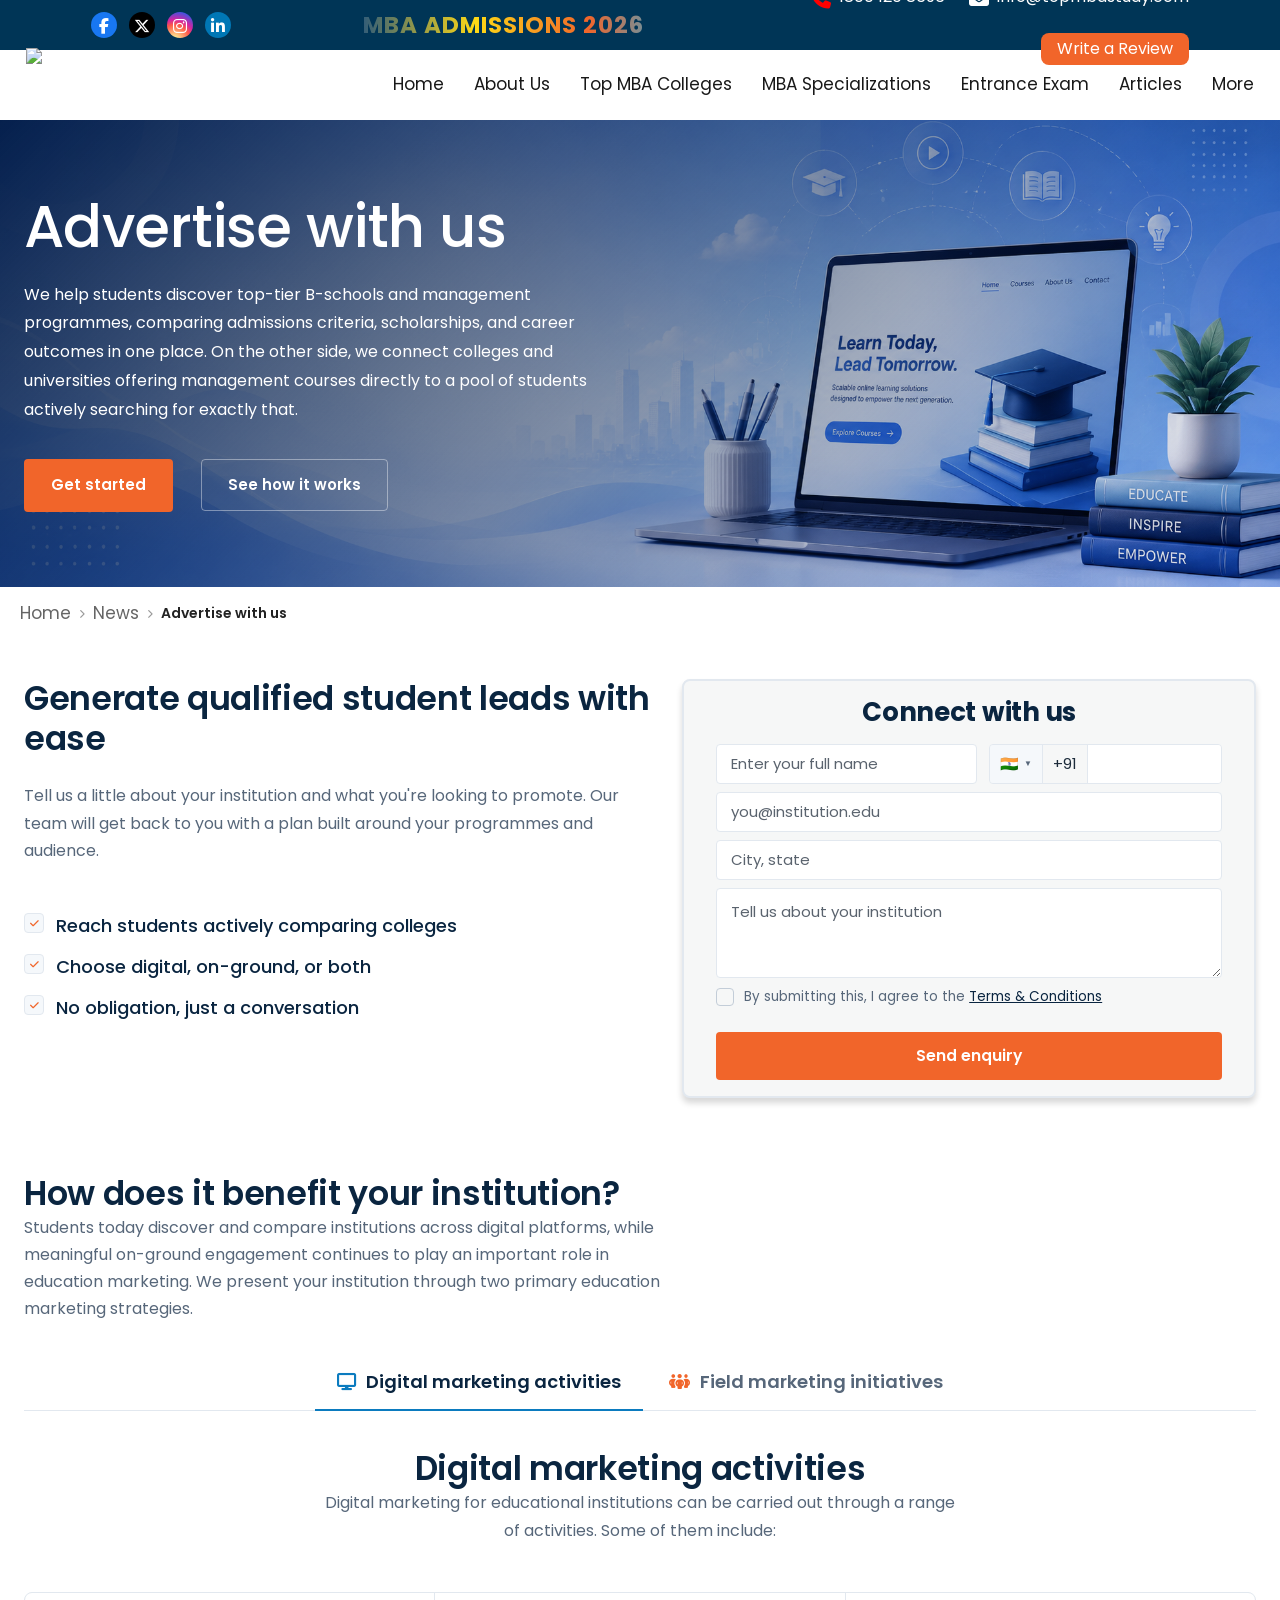
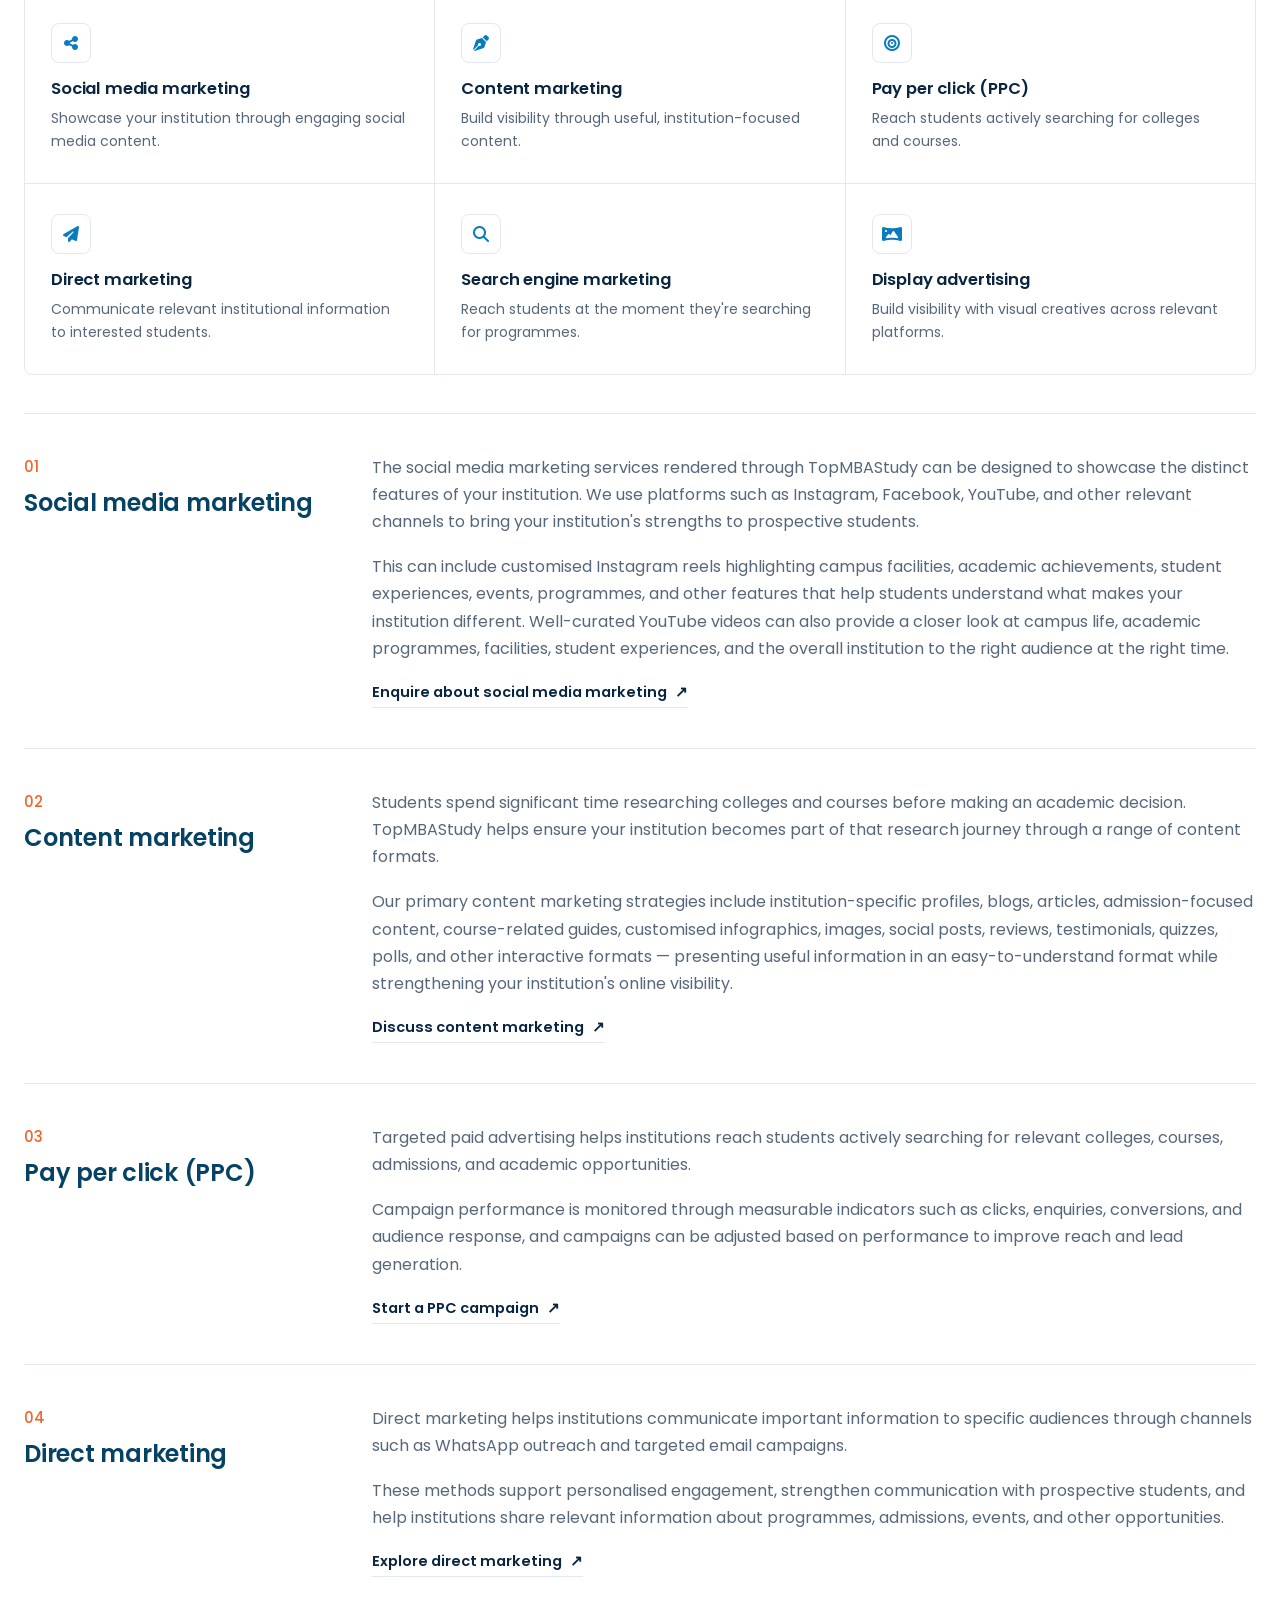
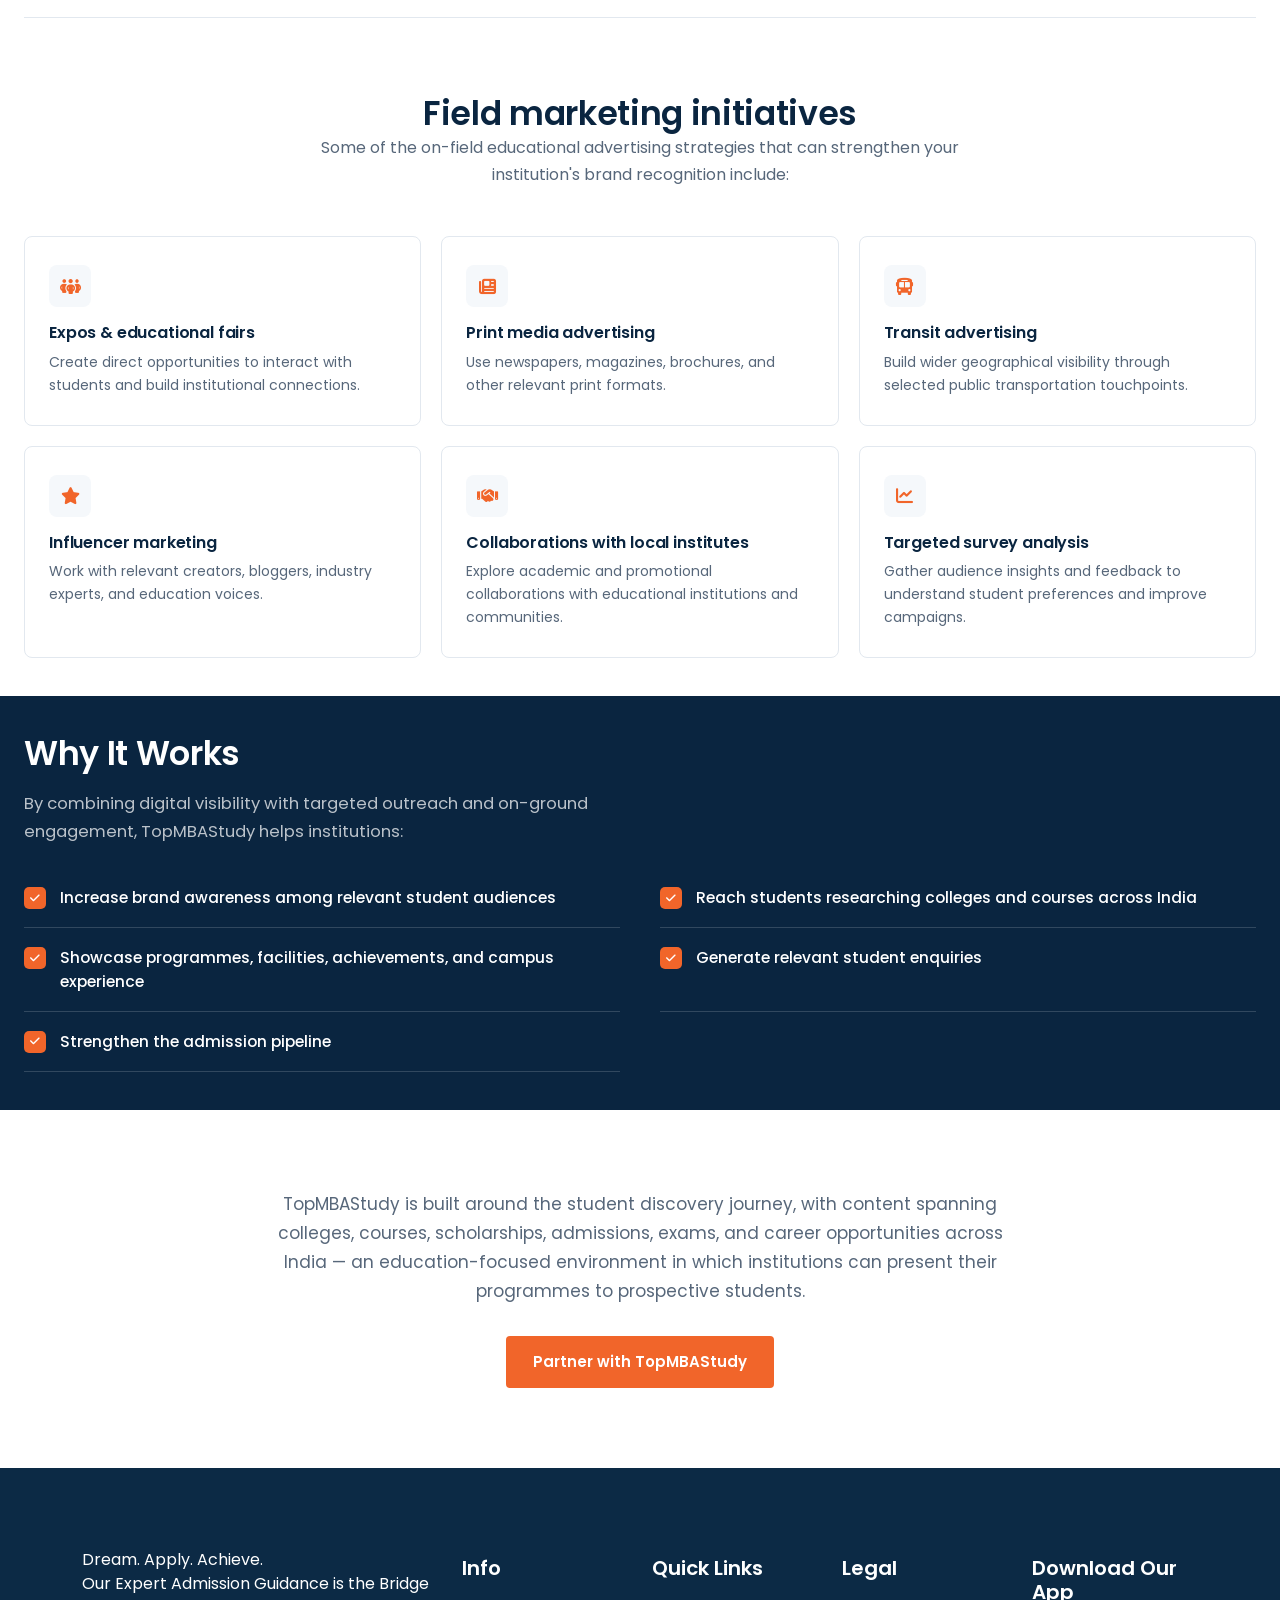
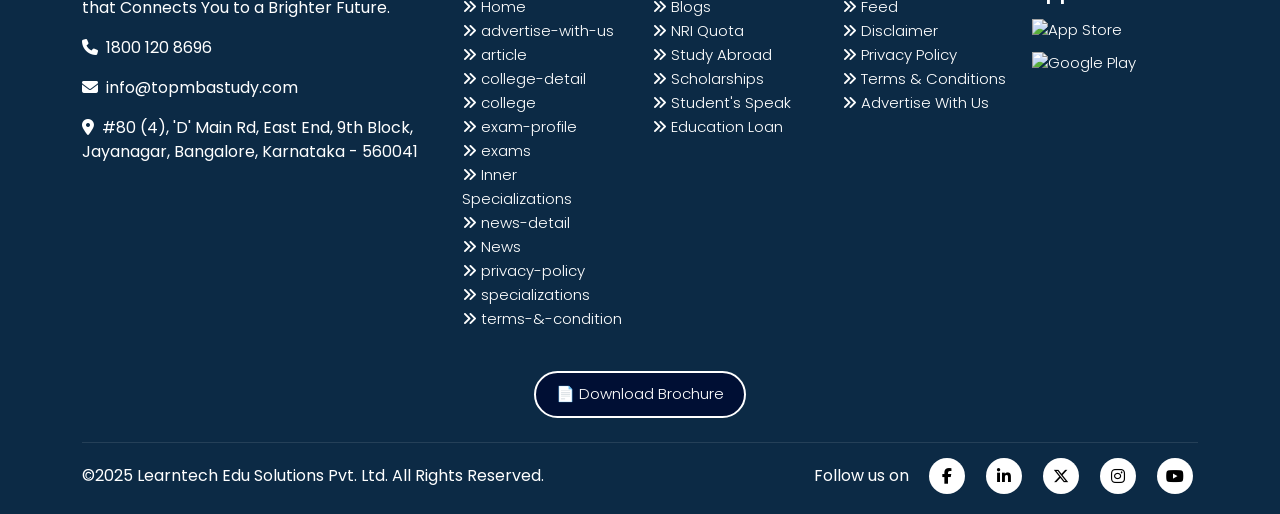
==== index.html @ 4f07b915 "Rename advertise-with-us.html to index.html" ====
<!doctype html>
<html lang="en">

<head>
    <meta charset="utf-8" />
    <meta name="viewport" content="width=device-width, initial-scale=1" />
    <title>Advertise with us</title>
    <link rel="preload" as="image" href="poster.jpg">
    <!-- Bootstrap 5 CSS -->
    <link href="https://cdn.jsdelivr.net/npm/bootstrap@5.3.3/dist/css/bootstrap.min.css" rel="stylesheet">
    <!-- Font Awesome Free CDN (no SRI/crossorigin to avoid blocking) -->
    <link rel="stylesheet" href="https://cdnjs.cloudflare.com/ajax/libs/intl-tel-input/17.0.19/css/intlTelInput.css" />
    <link href="https://cdn.jsdelivr.net/npm/bootstrap@5.3.2/dist/css/bootstrap.min.css" rel="stylesheet" />
    <link rel="stylesheet" href="https://cdn.jsdelivr.net/npm/slick-carousel@1.8.1/slick/slick.css" />
    <link rel="stylesheet" href="https://cdn.jsdelivr.net/npm/slick-carousel@1.8.1/slick/slick-theme.css" />
    <link rel="stylesheet" href="https://cdnjs.cloudflare.com/ajax/libs/font-awesome/6.5.0/css/all.min.css">
    <link rel="stylesheet" href="https://cdnjs.cloudflare.com/ajax/libs/font-awesome/7.0.1/css/all.min.css"
        integrity="sha512-2SwdPD6INVrV/lHTZbO2nodKhrnDdJK9/kg2XD1r9uGqPo1cUbujc+IYdlYdEErWNu69gVcYgdxlmVmzTWnetw=="
        crossorigin="anonymous" referrerpolicy="no-referrer" />
    <link href="https://unpkg.com/aos@2.3.1/dist/aos.css" rel="stylesheet">
    <script src="https://code.jquery.com/jquery-3.6.0.min.js"></script>
    <script src="https://cdn.jsdelivr.net/npm/bootstrap@5.3.2/dist/js/bootstrap.bundle.min.js"></script>
    <script src="https://cdn.jsdelivr.net/npm/slick-carousel@1.8.1/slick/slick.min.js"></script>
    <script src="https://cdnjs.cloudflare.com/ajax/libs/intl-tel-input/17.0.19/js/intlTelInput.min.js"></script>
    <script src="https://unpkg.com/aos@2.3.1/dist/aos.js"></script>
    <script src="https://cdnjs.cloudflare.com/ajax/libs/gsap/3.12.5/gsap.min.js"></script>
    <link href="https://fonts.googleapis.com/css2?family=Poppins:wght@100;200;300;400;500;600;700;800&display=swap"
        rel="stylesheet">
    <!-- Bootstrap Icons -->
    <link href="https://cdn.jsdelivr.net/npm/bootstrap-icons@1.11.1/font/bootstrap-icons.css" rel="stylesheet">
    <!-- Display typeface for the redesigned inner sections -->
    <link rel="preconnect" href="https://fonts.googleapis.com">
    <link
        href="https://fonts.googleapis.com/css2?family=Fraunces:opsz,wght@9..144,340;9..144,440;9..144,500;9..144,600&display=swap"
        rel="stylesheet">


    <style>
        /* Vibrant gradient background */
        .vibrant-gradient {
            background: linear-gradient(135deg,
                    #00a2e1 0%,
                    /* Bright blue */
                    #feda16 35%,
                    /* Vibrant yellow */
                    #f1652a 70%,
                    /* Strong orange/red */
                    #0b7bbf 100%
                    /* Dark blue */
                );
        }

        :root {
            --blue: #0b7bbf;
            --light-blue: #00a2e1;
            --orange: #f1652a;
            --yellow: #feda16;
            --und-green: #ffae00;
            --ink: #ffffff;
            --paper: #ffffff;
            --headline: clamp(26px, 2.5vw + 16px, 40px);
            --mega: clamp(88px, 15vw, 260px);
            --gutter: clamp(16px, 2vw, 28px);
            --safe-left: clamp(16px, 6vw, 96px);
            --safe-bottom: clamp(16px, 6vh, 120px);
        }

        * {
            box-sizing: border-box;
        }

        p {
            color: #000 !important;
            font-size: 16px !important;
        }

        h5 {
            font-size: 24px !important;
            color: #000;
            font-weight: 700;
        }

        html,
        body {
            height: 100%;
            margin: 0;
            font-family: "Poppins" !important;
            color: var(--paper);
            background: var(--ink);
        }

        .infobar {
            background: #003556;
            color: #fff;
            font-size: 15px;
            display: flex;
            justify-content: space-between;
            align-items: center;
            padding: 4px var(--gutter);
            height: 50px;


        }

        .infobar .left,
        .infobar .center,
        .infobar .right {
            display: flex;
            align-items: center;
            gap: 12px;
            margin-inline: 65px;
        }

        .infobar .left a {
            color: #000000;
            text-decoration: none;
            font-size: 18px;
            transition: opacity 0.2s, transform 0.2s;
        }

        .infobar .left a:hover {
            opacity: 1;
            transform: scale(1.1);
        }

        .infobar .center {
            justify-content: center;
            flex: 1;
            text-align: center;
        }

        .infobar .right {
            justify-content: flex-end;
        }

        /* Main navbar */
        .topbar {
            background: #ffffff;
            color: #fff;
            height: 70px;
        }

        .topbar-inner {
            max-width: 1400px;
            margin: 0 auto;
            display: flex;
            align-items: center;
            justify-content: space-between;
            padding: 0 var(--gutter);
            gap: 20px;
            height: 100%;
        }

        .btn {
            background-color: #f1652a !important;
        }

        .brand {
            display: flex;
            align-items: center;
            gap: 12px;
            text-decoration: none;
            color: #fff;
        }

        .brand img {
            height: 75px;
            width: auto;
        }

        nav {
            display: flex;
            gap: 30px;
            flex-wrap: wrap;
        }

        nav a {
            color: #000000;
            text-decoration: none;
            font-size: 17px;
            opacity: .9;
            font-weight: 4 00;
        }

        nav a:hover {
            opacity: 1;
        }

        html {
            scroll-behavior: smooth;
        }

        input,
        textarea,
        select,
        button,
        .btn,
        .form-control {
            font-family: "Poppins", sans-serif !important;
        }

        img {
            max-width: 100%;
        }

        @media (max-width: 900px) {
            .breadcrumb-nav {
                margin-left: var(--gutter);
            }
        }
    </style>
</head>

<body>

    <!-- Thin top info bar -->
    <div class="infobar">
        <div class="left">
            <a href="https://facebook.com" target="_blank" aria-label="Facebook" class="social facebook">
                <i class="fa-brands fa-facebook-f"></i>
            </a>
            <a href="https://twitter.com" target="_blank" aria-label="X (Twitter)" class="social twitter">
                <i class="fa-brands fa-x-twitter"></i>
            </a>
            <a href="https://instagram.com" target="_blank" aria-label="Instagram" class="social instagram">
                <i class="fa-brands fa-instagram"></i>
            </a>
            <a href="https://linkedin.com" target="_blank" aria-label="LinkedIn" class="social linkedin">
                <i class="fa-brands fa-linkedin-in"></i>
            </a>



            <!-- ✨ New pulsing text -->
            <span class="pulse-text">MBA Admissions 2026</span>
        </div>

        <style>
            /* Flowing gradient + pulsing glow + soft grow/shrink */
            .pulse-text {
                position: relative;
                font-weight: 700;
                font-size: 23px;
                margin-left: 120px;
                text-transform: uppercase;
                letter-spacing: 1px;
                color: #ffffff;
                /* fallback color */
                background: linear-gradient(90deg,
                        rgba(255, 255, 255, 0.2) 0%,
                        #feda16 20%,
                        #f1652a 40%,
                        #00b7ff 60%,
                        rgba(255, 255, 255, 0.2) 100%);
                background-size: 200% auto;
                -webkit-background-clip: text;
                -webkit-text-fill-color: transparent;
                animation:
                    highlightFlow 3.5s linear infinite,
                    pulseGlow 2.5s ease-in-out infinite,
                    pulseScale 3s ease-in-out infinite;
                white-space: nowrap;
                display: inline-block;
            }

            /* Gradient flowing animation */
            @keyframes highlightFlow {
                0% {
                    background-position: 200% center;
                }

                50% {
                    background-position: 100% center;
                }

                100% {
                    background-position: -200% center;
                }
            }

            /* Soft glowing pulse */
            @keyframes pulseGlow {
                0% {
                    filter: brightness(0.9) drop-shadow(0 0 2px rgba(255, 255, 255, 0.2));
                }

                50% {
                    filter: brightness(1.5) drop-shadow(0 0 8px rgba(255, 213, 0, 0.6));
                }

                100% {
                    filter: brightness(0.9) drop-shadow(0 0 2px rgba(255, 255, 255, 0.2));
                }
            }

            /* Gentle size pulse (grow and shrink) */
            @keyframes pulseScale {
                0% {
                    transform: scale(1);
                }

                50% {
                    transform: scale(1.08);
                }

                100% {
                    transform: scale(1);
                }
            }


            .left {
                display: flex;
                gap: 10px;
            }

            .left a.social {
                display: inline-flex;
                align-items: center;
                justify-content: center;
                width: 26px;
                height: 26px;
                border-radius: 50%;
                color: #fff;
                font-size: 16px;
                transition: all 0.3s ease;

            }

            .left i {
                margin-top: 2px;
            }


            .facebook {
                background-color: #1877f2;
            }

            .twitter {
                background-color: #000000;
            }


            .instagram {
                background: radial-gradient(circle at 30% 107%, #a19b58 0%,
                        #fdf497 5%, #fd5949 45%, #d6249f 60%, #285AEB 90%);
            }


            .linkedin {
                background-color: #0077b5;
            }

            .left a.social:hover {
                transform: translateY(-3px) scale(1.05);
                opacity: 0.9;
            }
        </style>



        <div class="right d-flex align-items-center gap-4 fs-5 flex-wrap text-white">
            <div class="d-flex align-items-center gap-2">
                <i class="fa-solid fa-phone" style="color: red;"></i>
                <span class="fs-6">1800 120 8696</span>
            </div>

            <div class="d-flex align-items-center gap-2">
                <i class="fa-solid fa-envelope" style="color: #fff;"></i>
                <span class="fs-6">info@topmbastudy.com</span>
            </div>

            <button class="btn py-1 px-3 btn-orange">Write a Review</button>
        </div>

        <style>
            .right i {
                margin-top: 4px;
            }

            .btn-orange {
                background-color: #fd9b28;
                color: #fff !important;
                border: none;
                border-radius: 8px !important;
                transition: all 0.3s ease;
            }

            .btn-orange:hover {
                background-color: #e9851f;

            }
        </style>

    </div>


    <!-- Main navbar -->
    <header class="topbar" role="banner">
        <div class="topbar-inner">
            <a class="brand" href="index.html">
                <img src="Top MBA Study Logo_Color.svg" alt="Logo">
            </a>

            <nav aria-label="Primary">
                <a href="index.html">Home</a>

                <div class="dropdown">
                    <a href="#">About Us</a>
                    <div class="dropdown-content">
                        <a href="#">Who We Are</a>
                        <a href="#">Vision & Mission</a>
                        <a href="#">What Do We Offer?</a>
                        <a href="#">Why Choose Us?</a>
                    </div>
                </div>

                <div class="dropdown">
                    <a href="courses.html">Top MBA Colleges</a>
                    <div class="dropdown-content top-colleges">
                        <div class="dropdown-column">
                            <h4>Colleges By State</h4>
                            <a href="#">Maharashtra</a>
                            <a href="#">Karnataka</a>
                            <a href="#">Tamil Nadu</a>
                            <a href="#">Delhi NCR</a>
                            <a href="#">West Bengal</a>
                            <a href="#">Gujarat</a>
                            <a href="#" class="view-more">View More <i class="fa-solid fa-location-arrow"></i></a>
                        </div>

                        <div class="dropdown-column">
                            <h4>Colleges By City</h4>
                            <a href="#">Mumbai</a>
                            <a href="#">Bangalore</a>
                            <a href="#">Chennai</a>
                            <a href="#">Pune</a>
                            <a href="#">Delhi</a>
                            <a href="#">Hyderabad</a>
                            <a href="#">Kolkata</a>
                            <a href="#" class="view-more">View More <i class="fa-solid fa-location-arrow"></i></a>
                        </div>

                        <div class="dropdown-column">
                            <h4>Popular Colleges</h4>
                            <a href="#">IIM Ahmedabad</a>
                            <a href="#">IIM Bangalore</a>
                            <a href="#">ISB Hyderabad</a>
                            <a href="#">XLRI Jamshedpur</a>
                            <a href="#">SPJIMR Mumbai</a>
                            <a href="#">MDI Gurgaon</a>
                            <a href="#">NMIMS Mumbai</a>
                            <a href="#" class="view-more">View More <i class="fa-solid fa-location-arrow"></i></a>
                        </div>
                    </div>
                </div>
                <div class="dropdown">
                    <a href="specializations.html">MBA Specializations</a>
                    <div class="dropdown-content specializations">
                        <div class="spec-grid">
                            <a href="#"><img src="specializations-imgs/Marketing.svg" width="20%" alt=""> Marketing
                                Management</a>
                            <a href="#"><img src="specializations-imgs/Finance.svg" width="20%" alt=""> Finance
                                Management</a>
                            <a href="#"><img src="specializations-imgs/Human Resource.svg" width="20%" alt=""> Human
                                Resource Management</a>
                            <a href="#"><img src="specializations-imgs/International Business.svg" width="20%" alt="">
                                International Business</a>
                            <a href="#"><img src="specializations-imgs/International Business.svg" width="20%" alt="">
                                Operations Management</a>
                            <a href="#"><img src="specializations-imgs/Information Technology.svg" width="20%" alt="">
                                Information Technology</a>
                            <a href="#"><img src="specializations-imgs/Business Analytics.svg" width="20%" alt="">
                                Business Analytics</a>
                            <a href="#"><img src="specializations-imgs/Entrepreneurship.svg" width="20%" alt="">
                                Entrepreneurship</a>
                            <a href="#"><img src="specializations-imgs/Entrepreneurship.svg" width="20%" alt="">
                                Healthcare Management</a>
                            <a href="#"><img src="specializations-imgs/Logistics & Supply Chain.svg" width="20%" alt="">
                                Logistics & Supply Chain</a>
                            <a href="#"><img src="specializations-imgs/Retail Management.svg" width="20%" alt="">
                                Retail
                                Management</a>
                            <a href="#"><img src="specializations-imgs/Tourism & Hospitality.svg" width="20%" alt="">
                                Tourism & Hospitality</a>
                            <a href="#"><img src="specializations-imgs/Project Management.svg" width="20%" alt="">
                                Project Management</a>
                            <a href="#"><img src="specializations-imgs/Agri-Business.svg" width="20%" alt="">
                                Agri-Business</a>
                            <a href="#"><img src="specializations-imgs/Media & Communication.svg" width="20%" alt="">
                                Media & Communication</a>
                            <a href="#" class="view-more mx-3 fs-6">View More <i
                                    class="fa-solid fa-location-arrow"></i></a>
                        </div>
                    </div>
                </div>
                <div class="dropdown">
                    <a href="exams.html">Entrance Exam</a>
                    <div class="dropdown-content">
                        <a href="#">CAT</a>
                        <a href="#">XAT</a>
                        <a href="#">CMAT</a>
                        <a href="#">ATMA</a>
                        <a href="#">NMAT by GMAC</a>
                        <a href="#">SNAP</a>
                        <a href="#">GMAT</a>
                        <a href="#">KMAT</a>
                        <a href="#">PGCET</a>
                        <a href="#">CUET-PG</a>
                        <a href="#" class="view-more">View More <i class="fa-solid fa-location-arrow"></i></a>
                        <!-- <a href="#">MAH-CET</a>
                        <a href="#">AP ICET</a>
                        <a href="#">TANCET</a> -->
                    </div>
                </div>
                <a href="#">Articles</a>
                <a href="#">More</a>
            </nav>

            <style>
                /* --------------------
   Base Setup
-------------------- */


                .spec-grid img {
                    border: 1px solid rgb(228, 228, 228);
                    background-color: #dcecfa;
                    border-radius: 20px;
                }

                /* --------------------
   Navigation & Dropdown Base
-------------------- */
                nav {
                    display: flex;
                    justify-content: center;
                    gap: 30px;
                    position: relative;
                }

                .dropdown {
                    position: relative;
                }

                .dropdown>a {
                    position: relative;
                    z-index: 2;
                }

                .dropdown-content {
                    position: absolute;
                    top: 100%;
                    left: 50%;
                    transform: translateX(-50%) translateY(10px);
                    opacity: 0;
                    pointer-events: none;
                    background: #ffffff;
                    min-width: 200px;
                    box-shadow: 0 8px 24px rgba(0, 0, 0, 0.1);
                    border-radius: 10px;
                    padding: 10px;
                    z-index: 999;
                    transition: all 0.25s ease;
                    font-family: "Poppins", sans-serif !important;
                }

                .dropdown:hover .dropdown-content {
                    opacity: 1;
                    transform: translateX(-50%) translateY(0);
                    pointer-events: auto;
                }

                /* --------------------
   Headings
-------------------- */
                .dropdown-content h4,
                .dropdown-column h4 {
                    color: var(--orange);
                    font-size: 17px;
                    font-weight: 600;
                    margin-bottom: 10px;
                }

                /* --------------------
   Dropdown Links with Arrow Animation
-------------------- */
                .dropdown-content a,
                .dropdown-column a {
                    position: relative;
                    display: flex;
                    align-items: center;
                    gap: 6px;
                    text-decoration: none;
                    color: #000;
                    font-size: 14.5px;
                    padding: 6px 10px;
                    border-radius: 6px;
                    font-weight: 500;
                    transition: all 0.35s ease;
                    transform: translateX(0);
                }

                /* Hidden arrow before hover */
                .dropdown-content a::before,
                .dropdown-column a::before {
                    content: "\f101";
                    /* Font Awesome right arrow (fa-arrow-right) */
                    font-family: "Font Awesome 6 Free";
                    font-weight: 900;
                    opacity: 0;
                    transform: translateX(-6px);
                    transition: all 0.35s ease;
                    font-size: 13px;
                    color: var(--orange);

                }

                /* On hover: arrow appears and moves right, text slides a bit */
                .dropdown-content a:hover,
                .dropdown-column a:hover {
                    color: #002147;
                    transform: translateX(4px);
                    font-weight: 600 !important;
                }

                .dropdown-content a:hover::before,
                .dropdown-column a:hover::before {
                    opacity: 1;
                    transform: translateX(0);
                }

                /* --------------------
   View More Button
-------------------- */
                .dropdown-content .view-more {
                    display: inline-block;
                    color: rgb(0, 76, 114);
                    border-radius: 20px;
                    font-size: 13px;
                    text-decoration: none;
                    transition: background 0.3s ease;
                }

                /* --------------------
   Layout Variants
-------------------- */
                .spec-grid {
                    min-width: 380px;
                }

                .dropdown-content.top-colleges {
                    min-width: 800px;
                    display: grid;
                    grid-template-columns: repeat(3, 1fr);
                    gap: 30px;
                }

                .dropdown-content.specializations {
                    min-width: 420px;
                    columns: 2;
                }

                /* --------------------
   Dropdown Fade Animation
-------------------- */
                @keyframes fadeIn {
                    from {
                        opacity: 0;
                        transform: translateY(10px);
                    }

                    to {
                        opacity: 1;
                        transform: translateY(0);
                    }
                }
            </style>



        </div>
    </header>

    <!-- =========================================================
         REDESIGNED INNER CONTENT
         Design system: flat bordered components, no gradients, no
         pill radii, no heavy shadows. Fraunces for display headings,
         Poppins for UI/body (matches the existing navbar/footer).
    ========================================================= -->
    <style>
        /* ---------- Design tokens (additive; header/footer untouched) ---------- */
        :root {
            --n-navy: #0a2540;
            --n-navy-2: #123256;
            --n-paper: #ffffff;
            --n-mist: #f5f8fb;
            --n-line: #e2e8ef;
            --n-line-dark: rgba(255, 255, 255, .16);
            --n-text: #1c2b3a;
            --n-muted: #57677a;
            --n-muted-light: rgba(255, 255, 255, .72);
            --n-radius-s: 4px;
            --n-radius-m: 8px;
            --n-max: 1380px;
        }

        .aw2 {
            font-family: "Poppins", sans-serif;
            color: var(--n-text);
        }

        .aw2 * {
            box-sizing: border-box;
        }

        .aw2 .aw2-container {
            max-width: var(--n-max);
            margin: 0 auto;
            padding: 0 24px;
        }

        .aw2 h1,
        .aw2 h2,
        .aw2 h3 {
            font-family: "Poppins", sans-serif;
            color: var(--n-navy);
            margin: 0;
            letter-spacing: -0.01em;
        }

        .aw2 p {
            color: var(--n-muted) !important;
            font-size: 16px !important;
            line-height: 1.7;
            margin: 0;
        }

        .aw2 a {
            font-family: "Poppins", sans-serif;
        }

        .aw2 img {
            display: block;
            max-width: 100%;
        }

        .aw2-section {
            padding: 38px 0;
        }



        .aw2-eyebrow {
            display: inline-flex;
            align-items: center;
            gap: 8px;
            font-size: 13.5px;
            font-weight: 600;
            color: var(--n-blue, #0b7bbf);
            margin: 0 0 14px;
        }

        .aw2-eyebrow::before {
            content: "";
            width: 16px;
            height: 1.5px;
            background: var(--orange);
        }

        .aw2-h2 {
            font-size: clamp(26px, 2.6vw, 34px);
            font-weight: 600;
            color: #00244c;
            line-height: 1.2;
            margin-bottom: 16px;
        }

        .aw2-lead {
            max-width: 640px;
            font-size: 16.5px !important;
            color: var(--n-muted) !important;
            line-height: 1.75;
        }

        .aw2-head {
            max-width: 680px;
            margin-bottom: 48px;
        }

        .aw2-head.aw2-center {
            margin-left: auto;
            margin-right: auto;
            text-align: center;
        }

        /* ---------- Buttons ---------- */
        .aw2-btn {
            display: inline-flex;
            align-items: center;
            gap: 10px;
            padding: 14px 26px;
            border-radius: var(--n-radius-s);
            font-family: "Poppins", sans-serif;
            font-weight: 600;
            font-size: 15px;
            text-decoration: none;
            border: 1.5px solid transparent;
            cursor: pointer;
            transition: background .2s ease, color .2s ease, border-color .2s ease;
        }

        .aw2-btn-primary {
            background: var(--orange);
            color: #fff !important;
        }

        .aw2-btn-primary:hover {
            background: #d9531c;
            color: #fff !important;
        }

        .aw2-btn-ghost-light {
            border-color: rgba(255, 255, 255, .4);
            color: #fff !important;
            background: transparent;
        }

        .aw2-btn-ghost-light:hover {
            border-color: #fff;
            background: rgba(255, 255, 255, .08);
        }

        .aw2-btn-outline {
            border-color: var(--n-navy);
            color: var(--n-navy) !important;
            background: transparent;
        }

        .aw2-btn-outline:hover {
            background: var(--n-navy);
            color: #fff !important;
        }

        .aw2-text-link {
            display: inline-flex;
            align-items: center;
            gap: 8px;
            font-weight: 600;
            font-size: 14.5px;
            text-decoration: none;
            color: var(--n-navy) !important;
            border-bottom: 1.5px solid var(--n-line);
            padding-bottom: 3px;
            transition: border-color .2s ease, color .2s ease, gap .2s ease;
        }

        .aw2-text-link span {
            transition: transform .2s ease;
        }

        .aw2-text-link:hover {
            border-color: var(--orange);
            color: var(--orange) !important;
        }

        .aw2-text-link:hover span {
            transform: translate(3px, -3px);
        }

        /* ================= HERO ================= */
        .aw2-hero {
            background: linear-gradient(135deg, rgb(5, 32, 77), rgba(7, 25, 54, 0)), url('Advertise-bg.png') center / cover no-repeat;
            padding: 76px 0 0;
            overflow: hidden;
        }

        .aw2-hero-grid {
            display: grid;
            grid-template-columns: 1.05fr 0.95fr;
            align-items: center;
            gap: 56px;
        }

        .aw2-hero-copy {
            padding-bottom: 76px;
            animation: aw2-rise .7s ease both;
        }

        .aw2-hero-copy .aw2-eyebrow {
            color: #ffd08a;
        }

        .aw2-hero-copy .aw2-eyebrow::before {
            background: var(--orange);
        }

        .aw2-hero h1 {
            color: #fff;
            font-size: clamp(38px, 4.6vw, 58px);
            font-weight: 500;
            line-height: 1.08;
            margin-bottom: 22px;
            animation: aw2-rise .7s .08s ease both;
        }

        .aw2-hero-copy p {
            color: var(--ink) !important;
            font-size: 16px !important;
            line-height: 1.8;
            max-width: 1220px;
            margin-bottom: 34px;
            animation: aw2-rise .7s .16s ease both;
        }

        .aw2-hero-actions {
            display: flex;
            align-items: center;
            gap: 28px;
            flex-wrap: wrap;
            animation: aw2-rise .7s .24s ease both;
        }

        .aw2-hero-figure {
            position: relative;
            align-self: stretch;
            display: flex;
            align-items: flex-end;
        }

        .aw2-hero-figure .frame {
            position: relative;
            border: 1px solid rgba(255, 255, 255, .22);
            border-radius: var(--n-radius-m);
            padding: 10px;
            width: 100%;
        }

        .aw2-hero-figure img {
            width: 100%;
            height: 420px;
            object-fit: cover;
            border-radius: 3px;
        }

        .aw2-hero-figure .mark {
            position: absolute;
            top: -1px;
            right: -1px;
            width: 44px;
            height: 44px;
            background: var(--orange);
            border-radius: 0 var(--n-radius-m) 0 var(--n-radius-m);
        }

        @keyframes aw2-rise {
            from {
                opacity: 0;
                transform: translateY(14px);
            }

            to {
                opacity: 1;
                transform: translateY(0);
            }
        }



        /* ================= LEAD-GEN SECTION ================= */
        .aw2-lead-grid {
            display: grid;
            grid-template-columns: 1.05fr 0.95fr;
            gap: 24px;
            align-items: start;
        }

        .aw2-checklist {
            list-style: none;
            margin: 28px 0 0;
            padding: 0;
            display: flex;
            flex-direction: column;
            gap: 14px;
        }

        .aw2-checklist li {
            display: flex;
            align-items: flex-start;
            gap: 12px;
            font-size: 18px;
            font-weight: 500;
            color: var(--n-navy);
        }

        .aw2-checkmark {
            flex: none;
            width: 20px;
            height: 20px;
            border-radius: 4px;
            background: var(--n-mist);
            border: 1px solid var(--n-line);
            color: var(--orange);
            display: flex;
            align-items: center;
            justify-content: center;
            font-size: 10px;
            margin-top: 1px;
        }

        /* ---- Form card ---- */
        .aw2-form-card {
            border: 2px solid var(--n-line);
            border-radius: var(--n-radius-m);
            padding: 16px 32px;
            background: #f6f7f7;
            box-shadow: 0 5px 6px rgba(0, 0, 0, 0.155);
        }

        .aw2-form-card h3 {
            font-size: 26px;
            font-weight: 700;
            margin-bottom: 6px;
        }

        .aw2-field {
            margin-bottom: 8px;
        }


        .aw2-input,
        .aw2-textarea {
            width: 100%;
            height: 40px;
            padding: 7px 14px;
            background: #fff;
            border: 1px solid var(--n-line);
            border-radius: var(--n-radius-s);
            color: var(--n-text);
            font-family: "Poppins", sans-serif;
            font-size: 15px;
            outline: none;
            transition: border-color .2s ease, box-shadow .2s ease;
        }

        .aw2-input::placeholder,
        .aw2-textarea::placeholder {
            color: #5a636e;
        }

        .aw2-input:focus,
        .aw2-textarea:focus {
            border-color: var(--n-blue, #0b7bbf);
            box-shadow: 0 0 0 3px rgba(11, 123, 191, .12);
        }

        .aw2-textarea {
            height: auto;
            min-height: 90px;
            padding-top: 12px;
            resize: vertical;
        }

        .aw2-phone {
            display: flex;
            align-items: stretch;
            height: 40px;
            border: 1px solid var(--n-line);
            border-radius: var(--n-radius-s);
            overflow: hidden;
        }

        .aw2-phone .cc {
            display: flex;
            align-items: center;
            gap: 5px;
            padding: 0 10px;
            border-right: 1px solid var(--n-line);
            background: var(--n-mist);
            font-size: 15px;
            color: var(--n-muted);
        }

        .aw2-phone .cc small {
            font-size: 8px;
        }

        .aw2-phone .prefix {
            display: flex;
            align-items: center;
            padding: 0 10px;
            font-size: 15px;
            color: var(--n-text);
            border-right: 1px solid var(--n-line);
        }

        .aw2-phone input {
            flex: 1;
            min-width: 0;
            border: none;
            outline: none;
            padding: 0 12px;
            font-family: "Poppins", sans-serif;
            font-size: 15px;
            color: var(--n-text);
        }

        .aw2-check-row {
            display: flex;
            align-items: flex-start;
            gap: 10px;
            margin: 2px 0 24px;
        }

        .aw2-check-row input {
            appearance: none;
            flex: none;
            width: 18px;
            height: 18px;
            margin-top: 1px;
            border: 1.5px solid #c3cdd8;
            border-radius: 4px;
            cursor: pointer;
            position: relative;
        }

        .aw2-check-row input:checked {
            background: var(--n-navy);
            border-color: var(--n-navy);
        }

        .aw2-check-row input:checked::after {
            content: "\2713";
            position: absolute;
            inset: 0;
            display: flex;
            align-items: center;
            justify-content: center;
            font-size: 12px;
            color: #fff;
        }

        .aw2-check-row label {
            font-size: 13.5px;
            line-height: 1.55;
            color: var(--n-muted);
        }

        .aw2-check-row label a {
            color: var(--n-navy);
        }

        .aw2-submit {
            width: 100%;
            height: 48px;
            border: none;
            border-radius: var(--n-radius-s);
            background: var(--orange);
            color: #fff;
            font-family: "Poppins", sans-serif;
            font-size: 15.5px;
            font-weight: 600;
            cursor: pointer;
            transition: background .2s ease;
        }

        .aw2-submit:hover {
            background: #d9531c;
        }

        /* ================= WHY-PARTNER / TABS ================= */
        .aw2-tabbar {
            display: flex;
            justify-content: center;
            gap: 4px;
            margin-top: 32px;
            border-bottom: 1px solid var(--n-line);
        }

        .aw2-tab {
            display: inline-flex;
            align-items: center;
            gap: 10px;
            padding: 14px 22px;
            font-size: 18px;
            font-weight: 600;
            color: var(--n-muted);
            text-decoration: none;
            border-bottom: 2px solid transparent;
            margin-bottom: -1px;
            transition: color .2s ease, border-color .2s ease;
        }

        .aw2-tab i {
            color: var(--orange);
            font-size: 17px;
        }

        .aw2-tab:hover,
        .aw2-tab:focus-visible {
            color: var(--n-navy);
            border-color: var(--n-line);
        }

        .aw2-tab.is-primary {
            color: var(--n-navy);
            border-color: var(--blue);
        }

        .aw2-tab.is-primary.aw2-tab i {
            color: var(--blue);
            border-color: var(--blue);
        }

        /* ================= OVERVIEW CARDS (digital) ================= */
        .aw2-grid-6 {
            display: grid;
            grid-template-columns: repeat(3, 1fr);
            gap: 1px;
            background: var(--n-line);
            border: 1px solid var(--n-line);
            border-radius: var(--n-radius-m);
            overflow: hidden;
        }

        .aw2-mini-card {
            background: #fff;
            padding: 30px 26px;
            transition: background .2s ease;
        }

        .aw2-mini-card:hover {
            background: var(--n-mist);
        }

        .aw2-mini-icon {
            width: 40px;
            height: 40px;
            border-radius: 8px;
            border: 1px solid var(--n-line);
            display: flex;
            align-items: center;
            justify-content: center;
            font-size: 16px;
            color: var(--n-blue, #0b7bbf);
            margin-bottom: 16px;
        }

        .aw2-mini-card h3 {
            font-family: "Poppins", sans-serif;
            font-size: 16.5px !important;
            font-weight: 600;
            color: var(--n-navy);
            margin-bottom: 8px;
        }

        .aw2-mini-card p {
            font-size: 14px !important;
            line-height: 1.65;
        }

        /* ================= DETAILED SERVICES (stacked list) ================= */
        .aw2-service-row {
            display: grid;
            grid-template-columns: 300px 1fr;
            gap: 48px;
            padding: 40px 0;
            border-top: 1px solid var(--n-line);
        }

        .aw2-service-row:last-child {
            border-bottom: 1px solid var(--n-line);
        }

        .aw2-service-row .idx {
            font-family: "Poppins", sans-serif;
            font-size: 15px !important;
            color: var(--orange) !important;
            font-weight: 500;
            margin-bottom: 10px;
        }

        .aw2-service-row h3 {
            font-size: 24px;
            font-weight: 600;
            color: #064263;
            margin-bottom: 0;
        }

        .aw2-service-body p {
            max-width: 1080px;
            margin-bottom: 18px;
        }

        /* ================= FIELD MARKETING GRID ================= */
        .aw2-field-grid {
            display: grid;
            grid-template-columns: repeat(3, 1fr);
            gap: 20px;
        }

        .aw2-field-card {
            border: 1px solid var(--n-line);
            border-radius: var(--n-radius-m);
            padding: 28px 24px;
            transition: border-color .2s ease, background .2s ease;
        }

        .aw2-field-card:hover {
            border-color: var(--n-blue, #0b7bbf);
            background: var(--n-mist);
        }

        .aw2-field-icon {
            width: 42px;
            height: 42px;
            border-radius: 8px;
            background: var(--n-mist);
            color: var(--orange);
            display: flex;
            align-items: center;
            justify-content: center;
            font-size: 17px;
            margin-bottom: 16px;
        }

        .aw2-field-card h3 {
            font-family: "Poppins", sans-serif;
            font-size: 16px !important;
            font-weight: 600;
            color: var(--n-navy);
            margin-bottom: 8px;
        }

        .aw2-field-card p {
            font-size: 14px !important;
            line-height: 1.65;
        }

        /* ================= WHY IT WORKS ================= */
        .aw2-why {
            background: var(--n-navy);
        }

        .aw2-why .aw2-eyebrow {
            color: #ffd08a;
        }

        .aw2-why h2 {
            color: #fff;
            max-width: 620px;
        }

        .aw2-why>.aw2-container>p,
        .aw2-why-lead {
            color: var(--n-muted-light) !important;
            font-size: 16.5px !important;
            max-width: 600px;
            margin-top: 16px;
        }

        .aw2-why-list {
            list-style: none;
            display: grid;
            grid-template-columns: repeat(2, 1fr);
            gap: 18px 40px;
            margin: 40px 0 0;
            padding: 0;
        }

        .aw2-why-list li {
            display: flex;
            align-items: flex-start;
            gap: 14px;
            color: #fff;
            font-size: 15.5px;
            font-weight: 500;
            line-height: 1.5;
            padding-bottom: 18px;
            border-bottom: 1px solid var(--n-line-dark);
        }

        .aw2-why-mark {
            flex: none;
            width: 22px;
            height: 22px;
            border-radius: 5px;
            background: var(--orange);
            color: #fff;
            font-size: 11px;
            display: flex;
            align-items: center;
            justify-content: center;
            margin-top: 1px;
        }

        /* ================= FINAL CTA ================= */
        .aw2-cta {
            text-align: center;
            padding: 80px 0;
        }

        .aw2-cta .aw2-lead {
            max-width: 760px;
            margin: 0 auto 30px;
            font-size: 17px !important;
        }

        /* ================= RESPONSIVE ================= */
        @media (max-width: 991px) {
            .aw2-hero-grid {
                grid-template-columns: 1fr;
            }

            .aw2-hero-figure {
                padding-bottom: 40px;
            }

            .aw2-hero-figure img {
                height: 300px;
            }

            .aw2-lead-grid {
                grid-template-columns: 1fr;
                gap: 48px;
            }

            .aw2-grid-6 {
                grid-template-columns: repeat(2, 1fr);
            }

            .aw2-field-grid {
                grid-template-columns: repeat(2, 1fr);
            }

            .aw2-service-row {
                grid-template-columns: 1fr;
                gap: 14px;
            }

            .aw2-why-list {
                grid-template-columns: 1fr;
            }
        }

        @media (max-width: 640px) {
            .aw2-section {
                padding: 56px 0;
            }

            .aw2-grid-6 {
                grid-template-columns: 1fr;
            }

            .aw2-field-grid {
                grid-template-columns: 1fr;
            }

            .aw2-hero-actions {
                flex-direction: column;
                align-items: flex-start;
                gap: 16px;
            }

            .aw2-form-card {
                padding: 28px 22px;
            }
        }

        @media (prefers-reduced-motion: reduce) {
            .aw2 * {
                animation: none !important;
                transition: none !important;
            }
        }
    </style>

    <div class="aw2">

        <!-- =========================================================
             HERO
        ========================================================= -->
        <section class="aw2-hero">
            <div class="aw2-container">
                <div class="aw2-hero-grid">
                    <div class="aw2-hero-copy">

                        <h1>Advertise with us</h1>
                        <p>We help students discover top-tier B-schools and management programmes, comparing
                            admissions criteria, scholarships, and career outcomes in one place. On the other
                            side, we connect colleges and universities offering management courses directly to
                            a pool of students actively searching for exactly that.</p>
                        <div class="aw2-hero-actions">
                            <a href="#lead-form" class="aw2-btn aw2-btn-primary">Get started</a>
                            <a href="#digital-marketing" class="aw2-btn aw2-btn-ghost-light">See how it works</a>
                        </div>
                    </div>
                </div>
            </div>
        </section>

        <nav class="aw2-crumbbar" aria-label="Breadcrumb">
            <div class="aw2-crumb">
                <a href="#">Home</a>
                <i class="fa-solid fa-chevron-right"></i>
                <a href="#">News</a>
                <i class="fa-solid fa-chevron-right"></i>
                <span class="current">Advertise with us</span>
            </div>
        </nav>

        <style>
            .aw2-crumbbar {
                width: 100%;
                margin: 0;
                padding: 0;
                background: transparent;
                border: none;
                box-sizing: border-box;
            }

            .aw2-crumb {
                display: flex;
                align-items: center;
                justify-content: flex-start;
                gap: 8px;

                width: 100%;
                max-width: 100%;
                margin: 0;
                padding: 14px 20px;
                box-sizing: border-box;

                font-size: 14px;
                text-align: left;
            }

            .aw2-crumb a {
                color: #555;
                text-decoration: none;
            }

            .aw2-crumb i {
                flex-shrink: 0;
                font-size: 9px;
                color: #999;
            }

            .aw2-crumb .current {
                color: #222;
                font-weight: 600;
            }
        </style>


        <!-- =========================================================
             LEAD GENERATION
        ========================================================= -->
        <section class="aw2-section" id="lead-form">
            <div class="aw2-container">
                <div class="aw2-lead-grid">
                    <div>
                        <h2 class="aw2-h2 mb-4">Generate qualified student leads with ease</h2>
                        <p class="aw2-lead mb-5">Tell us a little about your institution and what you're looking to
                            promote. Our team will get back to you with a plan built around your programmes and
                            audience.</p>
                        <ul class="aw2-checklist">
                            <li><span class="aw2-checkmark"><i class="fa-solid fa-check"></i></span> Reach students
                                actively comparing colleges</li>
                            <li><span class="aw2-checkmark"><i class="fa-solid fa-check"></i></span> Choose digital,
                                on-ground, or both</li>
                            <li><span class="aw2-checkmark"><i class="fa-solid fa-check"></i></span> No obligation,
                                just a conversation</li>
                        </ul>
                    </div>

                    <form class="aw2-form-card">
                        <h3 class="text-center mb-3">Connect with us</h3>
                        <div class="aw2-field" style="display:flex; gap:12px; align-items:stretch;">
                            <input type="text" id="aw2-name" class="aw2-input" placeholder="Enter your full name"
                                required style="flex:1; min-width:0;">
                            <div class="aw2-phone" style="flex:1; min-width:0;">
                                <span class="cc">🇮🇳 <small>▼</small></span>
                                <span class="prefix">+91</span>
                                <input type="tel" id="aw2-phone" required>
                            </div>
                        </div>

                        <div class="aw2-field">
                            <input type="email" id="aw2-email" class="aw2-input" placeholder="you@institution.edu"
                                required>
                        </div>

                        <div class="aw2-field">
                            <input type="text" id="aw2-location" class="aw2-input" placeholder="City, state" required>
                        </div>

                        <div class="aw2-field" style="margin-bottom:0;">
                            <textarea id="aw2-message" class="aw2-textarea" placeholder="Tell us about your institution"
                                rows="1"></textarea>
                        </div>

                        <div class="aw2-check-row">
                            <input type="checkbox" id="aw2-terms" required>
                            <label for="aw2-terms">By submitting this, I agree to the
                                <a href="#">Terms &amp; Conditions</a></label>
                        </div>

                        <button type="submit" class="aw2-submit">Send enquiry</button>
                    </form>
                </div>
            </div>
        </section>

        <!-- =========================================================
             WHY PARTNER + TABS
        ========================================================= -->
        <section class="aw2-section" style="padding-bottom: 0;">
            <div class="aw2-container">

                <h2 class="aw2-h2">How does it benefit your institution?</h2>
                <p class="aw2-lead">Students today discover and compare institutions across digital platforms,
                    while meaningful on-ground engagement continues to play an important role in education
                    marketing. We present your institution through two primary education marketing strategies.</p>
                <div class="aw2-tabbar">
                    <a href="#digital-marketing" class="aw2-tab is-primary"><i class="fa-solid fa-display"></i>
                        Digital marketing activities</a>
                    <a href="#field-marketing" class="aw2-tab"><i class="fa-solid fa-people-group"></i> Field
                        marketing initiatives</a>
                </div>
            </div>
        </section>

        <!-- =========================================================
             DIGITAL MARKETING — overview
        ========================================================= -->
        <section class="aw2-section" id="digital-marketing">
            <div class="aw2-container">
                <div class="aw2-head aw2-center">

                    <h2 class="aw2-h2">Digital marketing activities</h2>
                    <p class="aw2-lead" style="margin: 0 auto;">Digital marketing for educational institutions can
                        be carried out through a range of activities. Some of them include:</p>
                </div>

                <div class="aw2-grid-6">
                    <div class="aw2-mini-card">
                        <div class="aw2-mini-icon"><i class="fa-solid fa-share-nodes"></i></div>
                        <h3>Social media marketing</h3>
                        <p>Showcase your institution through engaging social media content.</p>
                    </div>
                    <div class="aw2-mini-card">
                        <div class="aw2-mini-icon"><i class="fa-solid fa-pen-nib"></i></div>
                        <h3>Content marketing</h3>
                        <p>Build visibility through useful, institution-focused content.</p>
                    </div>
                    <div class="aw2-mini-card">
                        <div class="aw2-mini-icon"><i class="fa-solid fa-bullseye"></i></div>
                        <h3>Pay per click (PPC)</h3>
                        <p>Reach students actively searching for colleges and courses.</p>
                    </div>
                    <div class="aw2-mini-card">
                        <div class="aw2-mini-icon"><i class="fa-solid fa-paper-plane"></i></div>
                        <h3>Direct marketing</h3>
                        <p>Communicate relevant institutional information to interested students.</p>
                    </div>
                    <div class="aw2-mini-card">
                        <div class="aw2-mini-icon"><i class="fa-solid fa-magnifying-glass"></i></div>
                        <h3>Search engine marketing</h3>
                        <p>Reach students at the moment they're searching for programmes.</p>
                    </div>
                    <div class="aw2-mini-card">
                        <div class="aw2-mini-icon"><i class="fa-solid fa-panorama"></i></div>
                        <h3>Display advertising</h3>
                        <p>Build visibility with visual creatives across relevant platforms.</p>
                    </div>
                </div>
            </div>
        </section>

        <!-- =========================================================
             DIGITAL MARKETING — detailed, stacked editorial list
        ========================================================= -->
        <section class="aw2-section" style="padding-top: 0;">
            <div class="aw2-container">

                <div class="aw2-service-row" id="social-media">
                    <div>
                        <p class="idx">01</p>
                        <h3>Social media marketing</h3>
                    </div>
                    <div class="aw2-service-body">
                        <p>The social media marketing services rendered through TopMBAStudy can be designed to
                            showcase the distinct features of your institution. We use platforms such as
                            Instagram, Facebook, YouTube, and other relevant channels to bring your institution's
                            strengths to prospective students.</p>
                        <p>This can include customised Instagram reels highlighting campus facilities, academic
                            achievements, student experiences, events, programmes, and other features that help
                            students understand what makes your institution different. Well-curated YouTube
                            videos can also provide a closer look at campus life, academic programmes, facilities,
                            student experiences, and the overall institution to the right audience at the right
                            time.</p>
                        <a href="#" class="aw2-text-link">Enquire about social media marketing <span>&#8599;</span></a>
                    </div>
                </div>

                <div class="aw2-service-row" id="content-marketing">
                    <div>
                        <p class="idx">02</p>
                        <h3>Content marketing</h3>
                    </div>
                    <div class="aw2-service-body">
                        <p>Students spend significant time researching colleges and courses before making an
                            academic decision. TopMBAStudy helps ensure your institution becomes part of that
                            research journey through a range of content formats.</p>
                        <p>Our primary content marketing strategies include institution-specific profiles, blogs,
                            articles, admission-focused content, course-related guides, customised infographics,
                            images, social posts, reviews, testimonials, quizzes, polls, and other interactive
                            formats — presenting useful information in an easy-to-understand format while
                            strengthening your institution's online visibility.</p>
                        <a href="#" class="aw2-text-link">Discuss content marketing <span>&#8599;</span></a>
                    </div>
                </div>

                <div class="aw2-service-row" id="ppc">
                    <div>
                        <p class="idx">03</p>
                        <h3>Pay per click (PPC)</h3>
                    </div>
                    <div class="aw2-service-body">
                        <p>Targeted paid advertising helps institutions reach students actively searching for
                            relevant colleges, courses, admissions, and academic opportunities.</p>
                        <p>Campaign performance is monitored through measurable indicators such as clicks,
                            enquiries, conversions, and audience response, and campaigns can be adjusted based on
                            performance to improve reach and lead generation.</p>
                        <a href="#" class="aw2-text-link">Start a PPC campaign <span>&#8599;</span></a>
                    </div>
                </div>

                <div class="aw2-service-row" id="direct-marketing">
                    <div>
                        <p class="idx">04</p>
                        <h3>Direct marketing</h3>
                    </div>
                    <div class="aw2-service-body">
                        <p>Direct marketing helps institutions communicate important information to specific
                            audiences through channels such as WhatsApp outreach and targeted email campaigns.</p>
                        <p>These methods support personalised engagement, strengthen communication with
                            prospective students, and help institutions share relevant information about
                            programmes, admissions, events, and other opportunities.</p>
                        <a href="#" class="aw2-text-link">Explore direct marketing <span>&#8599;</span></a>
                    </div>
                </div>
            </div>
        </section>

        <!-- =========================================================
             FIELD MARKETING
        ========================================================= -->
        <section class="aw2-section" id="field-marketing">
            <div class="aw2-container">
                <div class="aw2-head aw2-center">

                    <h2 class="aw2-h2">Field marketing initiatives</h2>
                    <p class="aw2-lead" style="margin: 0 auto;">Some of the on-field educational advertising
                        strategies that can strengthen your institution's brand recognition include:</p>
                </div>

                <div class="aw2-field-grid">
                    <div class="aw2-field-card" id="expos">
                        <div class="aw2-field-icon"><i class="fa-solid fa-people-group"></i></div>
                        <h3>Expos & educational fairs</h3>
                        <p>Create direct opportunities to interact with students and build institutional connections.
                        </p>
                    </div>
                    <div class="aw2-field-card" id="print-media">
                        <div class="aw2-field-icon"><i class="fa-solid fa-newspaper"></i></div>
                        <h3>Print media advertising</h3>
                        <p>Use newspapers, magazines, brochures, and other relevant print formats.
                        </p>
                    </div>
                    <div class="aw2-field-card" id="transit">
                        <div class="aw2-field-icon"><i class="fa-solid fa-bus"></i></div>
                        <h3>Transit advertising</h3>
                        <p>Build wider geographical visibility through selected public transportation touchpoints.
                        </p>
                    </div>
                    <div class="aw2-field-card" id="influencer">
                        <div class="aw2-field-icon"><i class="fa-solid fa-star"></i></div>
                        <h3>Influencer marketing</h3>
                        <p>Work with relevant creators, bloggers, industry experts, and education voices.
                        </p>
                    </div>
                    <div class="aw2-field-card" id="collaborations">
                        <div class="aw2-field-icon"><i class="fa-solid fa-handshake"></i></div>
                        <h3>Collaborations with local institutes</h3>
                        <p>Explore academic and promotional collaborations with educational institutions and
                            communities.
                        </p>
                    </div>
                    <div class="aw2-field-card" id="survey">
                        <div class="aw2-field-icon"><i class="fa-solid fa-chart-line"></i></div>
                        <h3>Targeted survey analysis</h3>
                        <p>Gather audience insights and feedback to understand student preferences and improve
                            campaigns.
                        </p>
                    </div>
                </div>
            </div>
        </section>

        <!-- =========================================================
             WHY IT WORKS
        ========================================================= -->
        <section class="aw2-section aw2-why">
            <div class="aw2-container">

                <h2 class="aw2-h2">Why It Works</h2>
                <p class="aw2-why-lead">By combining digital visibility with targeted outreach and on-ground
                    engagement, TopMBAStudy helps institutions:</p>
                <ul class="aw2-why-list">
                    <li><span class="aw2-why-mark"><i class="fa-solid fa-check"></i></span> Increase brand
                        awareness among relevant student audiences</li>
                    <li><span class="aw2-why-mark"><i class="fa-solid fa-check"></i></span> Reach students
                        researching colleges and courses across India</li>
                    <li><span class="aw2-why-mark"><i class="fa-solid fa-check"></i></span> Showcase programmes,
                        facilities, achievements, and campus experience</li>
                    <li><span class="aw2-why-mark"><i class="fa-solid fa-check"></i></span> Generate relevant
                        student enquiries</li>
                    <li><span class="aw2-why-mark"><i class="fa-solid fa-check"></i></span> Strengthen the
                        admission pipeline</li>
                </ul>
            </div>
        </section>

        <!-- =========================================================
             FINAL CTA
        ========================================================= -->
        <section class="aw2-cta">
            <div class="aw2-container">
                <p class="aw2-lead" style="margin: 0 auto 30px;">TopMBAStudy is built around the student
                    discovery journey, with content spanning colleges, courses, scholarships, admissions, exams,
                    and career opportunities across India — an education-focused environment in which
                    institutions can present their programmes to prospective students.</p>
                <a href="#lead-form" class="aw2-btn aw2-btn-primary">Partner with TopMBAStudy</a>
            </div>
        </section>

    </div>

    <!-- -==================================================FOOTER SECTION -->

    <!-- Footer -->
    <footer class="footer">
        <div class="container">
            <div class="row">
                <!-- Logo & Info -->
                <div class="col-lg-4 col-md-6 mb-4 left-text ">
                    <div class="footer-logo mb-3">
                        <img src="Top MBA Study Logo_Color.svg" alt="">
                    </div>
                    <p>Dream. Apply. Achieve.<br>
                        Our Expert Admission Guidance is the Bridge that Connects You to a Brighter Future.</p>
                    <p><i class="fa fa-phone me-2"></i>1800 120 8696</p>
                    <p><i class="fa fa-envelope me-2"></i>info@topmbastudy.com</p>
                    <p><i class="fa fa-map-marker-alt me-2"></i>#80 (4), 'D' Main Rd, East End, 9th
                        Block,<br>Jayanagar,
                        Bangalore, Karnataka - 560041</p>
                </div>

                <!-- Info -->
                <div class="col-lg-2 col-md-6 mb-4 pt-5">
                    <h6 class="footer-title">Info</h6>
                    <ul class="list-unstyled">
                        <li><a href="index.html"><i class="fa-solid fa-angles-right"></i> Home</a></li>
                        <li><a href="advertise-with-us.html"><i class="fa-solid fa-angles-right"></i>
                                advertise-with-us</a></li>
                        <li><a href="article.html"><i class="fa-solid fa-angles-right"></i> article</a></li>
                        <li><a href="college-detail.html"><i class="fa-solid fa-angles-right"></i> college-detail</a>
                        </li>
                        <li><a href="college.html"><i class="fa-solid fa-angles-right"></i> college</a></li>
                        <li><a href="exam-profile.html"><i class="fa-solid fa-angles-right"></i> exam-profile</a></li>
                        <li><a href="exams.html"><i class="fa-solid fa-angles-right"></i> exams</a></li>
                        <li><a href="Inner Specializations.html"><i class="fa-solid fa-angles-right"></i> Inner
                                Specializations</a></li>
                        <li><a href="news-detail.html"><i class="fa-solid fa-angles-right"></i> news-detail</a></li>
                        <li><a href="news.html"><i class="fa-solid fa-angles-right"></i> News</a></li>
                        <li><a href="privacy-policy.html"><i class="fa-solid fa-angles-right"></i> privacy-policy</a>
                        </li>
                        <li><a href="specializations.html"><i class="fa-solid fa-angles-right"></i> specializations</a>
                        </li>
                        <li><a href="terms-&-condition.html"><i class="fa-solid fa-angles-right"></i>
                                terms-&-condition</a></li>
                    </ul>
                </div>

                <!-- Quick Links -->
                <div class="col-lg-2 col-md-6 mb-4  pt-5">
                    <h6 class="footer-title">Quick Links</h6>
                    <ul class="list-unstyled">
                        <li><a href="#"><i class="fa-solid fa-angles-right"></i> Blogs</a></li>
                        <li><a href="#"><i class="fa-solid fa-angles-right"></i> NRI Quota</a></li>
                        <li><a href="#"><i class="fa-solid fa-angles-right"></i> Study Abroad</a></li>
                        <li><a href="#"><i class="fa-solid fa-angles-right"></i> Scholarships</a></li>
                        <li><a href="#"><i class="fa-solid fa-angles-right"></i> Student's Speak</a></li>
                        <li><a href="#"><i class="fa-solid fa-angles-right"></i> Education Loan</a></li>
                    </ul>
                </div>

                <!-- Legal -->
                <div class="col-lg-2 col-md-6 mb-4 pt-5">
                    <h6 class="footer-title">Legal</h6>
                    <ul class="list-unstyled">
                        <li><a href="#"><i class="fa-solid fa-angles-right"></i> Feed</a></li>
                        <li><a href="#"><i class="fa-solid fa-angles-right"></i> Disclaimer</a></li>
                        <li><a href="#"><i class="fa-solid fa-angles-right"></i> Privacy Policy</a></li>
                        <li><a href="#"><i class="fa-solid fa-angles-right"></i> Terms & Conditions</a></li>
                        <li><a href="#"><i class="fa-solid fa-angles-right"></i> Advertise With Us</a></li>
                    </ul>
                </div>

                <!-- Download App -->
                <div class="col-lg-2 col-md-6 mb-4  pt-5">
                    <h6 class="footer-title">Download Our App</h6>
                    <div class="download-btn">
                        <a href="#"><img
                                src="https://www.learntechww.com/_next/image?url=%2Fimages%2Ficons%2Fapp-store.webp&w=384&q=75"
                                alt="App Store"></a><br>
                        <a href="#"><img
                                src="https://upload.wikimedia.org/wikipedia/commons/7/78/Google_Play_Store_badge_EN.svg"
                                alt="Google Play"></a>
                    </div>
                </div>
            </div>

            <!-- Download Brochure -->
            <div class="text-center">
                <a href="#" class="download-brochure">📄 Download Brochure</a>
            </div>

            <!-- Copyright -->
            <div class="footer-bottom mt-4 d-flex justify-content-between align-items-center left-text">
                <p class="mb-0">©2025 Learntech Edu Solutions Pvt. Ltd. All Rights Reserved.</p>

                <div class="d-flex align-items-center ">
                    <p class="mb-0 me-2">Follow us on</p>
                    <div class="social-icons">
                        <a href="#"><i class="fab fa-facebook-f"></i></a>
                        <a href="#"><i class="fab fa-linkedin-in"></i></a>
                        <a href="#"><i class="fab fa-x-twitter"></i></a>
                        <a href="#"><i class="fab fa-instagram"></i></a>
                        <a href="#"><i class="fab fa-youtube"></i></a>
                    </div>
                </div>
            </div>

        </div>
    </footer>

    <style>
        /* -----------------------------------footer css code */
        .footer {
            background-color: #0c2a45;
            color: #fff;
            padding: 40px 20px 20px;
            font-family: "Poppins", sans-serif;
        }

        .footer a {
            color: #fff;
            text-decoration: none;
            transition: 0.3s;
            font-size: 15px;
            font-weight: 300;
        }

        .footer a:hover {
            color: #f1a470;
        }

        .footer-logo img {
            height: 100px;
            align-items: start;
        }

        .footer .footer-title {
            font-weight: 600;
            margin-bottom: 15px;
            font-size: 20px;
        }

        .footer .download-btn img {
            max-width: 140px;
            margin-bottom: 10px;
        }

        .footer .social-icons a {
            display: inline-flex;
            align-items: center;
            justify-content: center;
            width: 36px;
            height: 36px;
            border-radius: 50%;
            background: #fff;
            color: #0b2a66;
            margin: 0 5px;
            font-size: 16px;
        }

        .footer .social-icons a:hover {
            background: #cdddf7;
        }

        .footer-bottom {
            border-top: 1px solid rgba(255, 255, 255, 0.2);
            margin-top: 30px;
            padding-top: 15px;
            text-align: center;
            font-size: 14px;
            display: flex;
        }

        .download-brochure {
            display: inline-block;
            padding: 10px 20px;
            background: #000f34;
            color: #0b2a66;
            border-radius: 8px;
            font-weight: 500;
            text-decoration: none;
            border: 2px solid rgb(255, 255, 255);
            transition: all 0.3s ease;
            /* smooth transition for all properties */
            border-radius: 50px;
        }

        .download-brochure:hover {

            /* subtle zoom */
            color: #ffffff;
            /* optional color change on hover */
            background: #0b2a66;
            /* optional background change on hover */
            border-color: #001a4f;
            /* optional border change */
        }


        .text-right {
            display: flex;
            justify-content: flex-end;
            /* pushes content to the right */
            align-items: flex-end;
            /* vertically centers if needed */
        }

        .footer-bottom {
            border-top: 1px solid rgba(255, 255, 255, 0.1);
            /* optional separator */
            padding-top: 15px;
            font-size: 14px;
            color: #fff;
        }

        .footer-bottom .social-icons a {
            color: #000000;
            margin-left: 12px;
            font-size: 16px;
            transition: color 0.3s;
        }

        .footer-bottom .social-icons a:hover {
            color: #f1a470;
            /* highlight on hover */
        }

        .left-text p {
            font-size: 16px;
        }

        .footer p {
            color: rgb(255, 255, 255) !important;
        }

        .form-bg {
            background-color: #000124;
            border-top-left-radius: 50px;
            border-bottom-right-radius: 50px;
        }
    </style>

    <!-- =======================================================scripts below -->

    <!-- Bootstrap 5.3.3 JS Bundle (with Popper) -->
    <script src="https://code.jquery.com/jquery-3.6.0.min.js"></script>
    <script src="https://cdn.jsdelivr.net/npm/bootstrap@5.3.2/dist/js/bootstrap.bundle.min.js"></script>
    <script src="https://cdn.jsdelivr.net/npm/slick-carousel@1.8.1/slick/slick.min.js"></script>
    <script src="https://cdnjs.cloudflare.com/ajax/libs/intl-tel-input/17.0.19/js/intlTelInput.min.js"></script>
    <script src="https://unpkg.com/aos@2.3.1/dist/aos.js"></script>
    <script src="https://cdnjs.cloudflare.com/ajax/libs/gsap/3.12.5/gsap.min.js"></script>
</body>

</html>
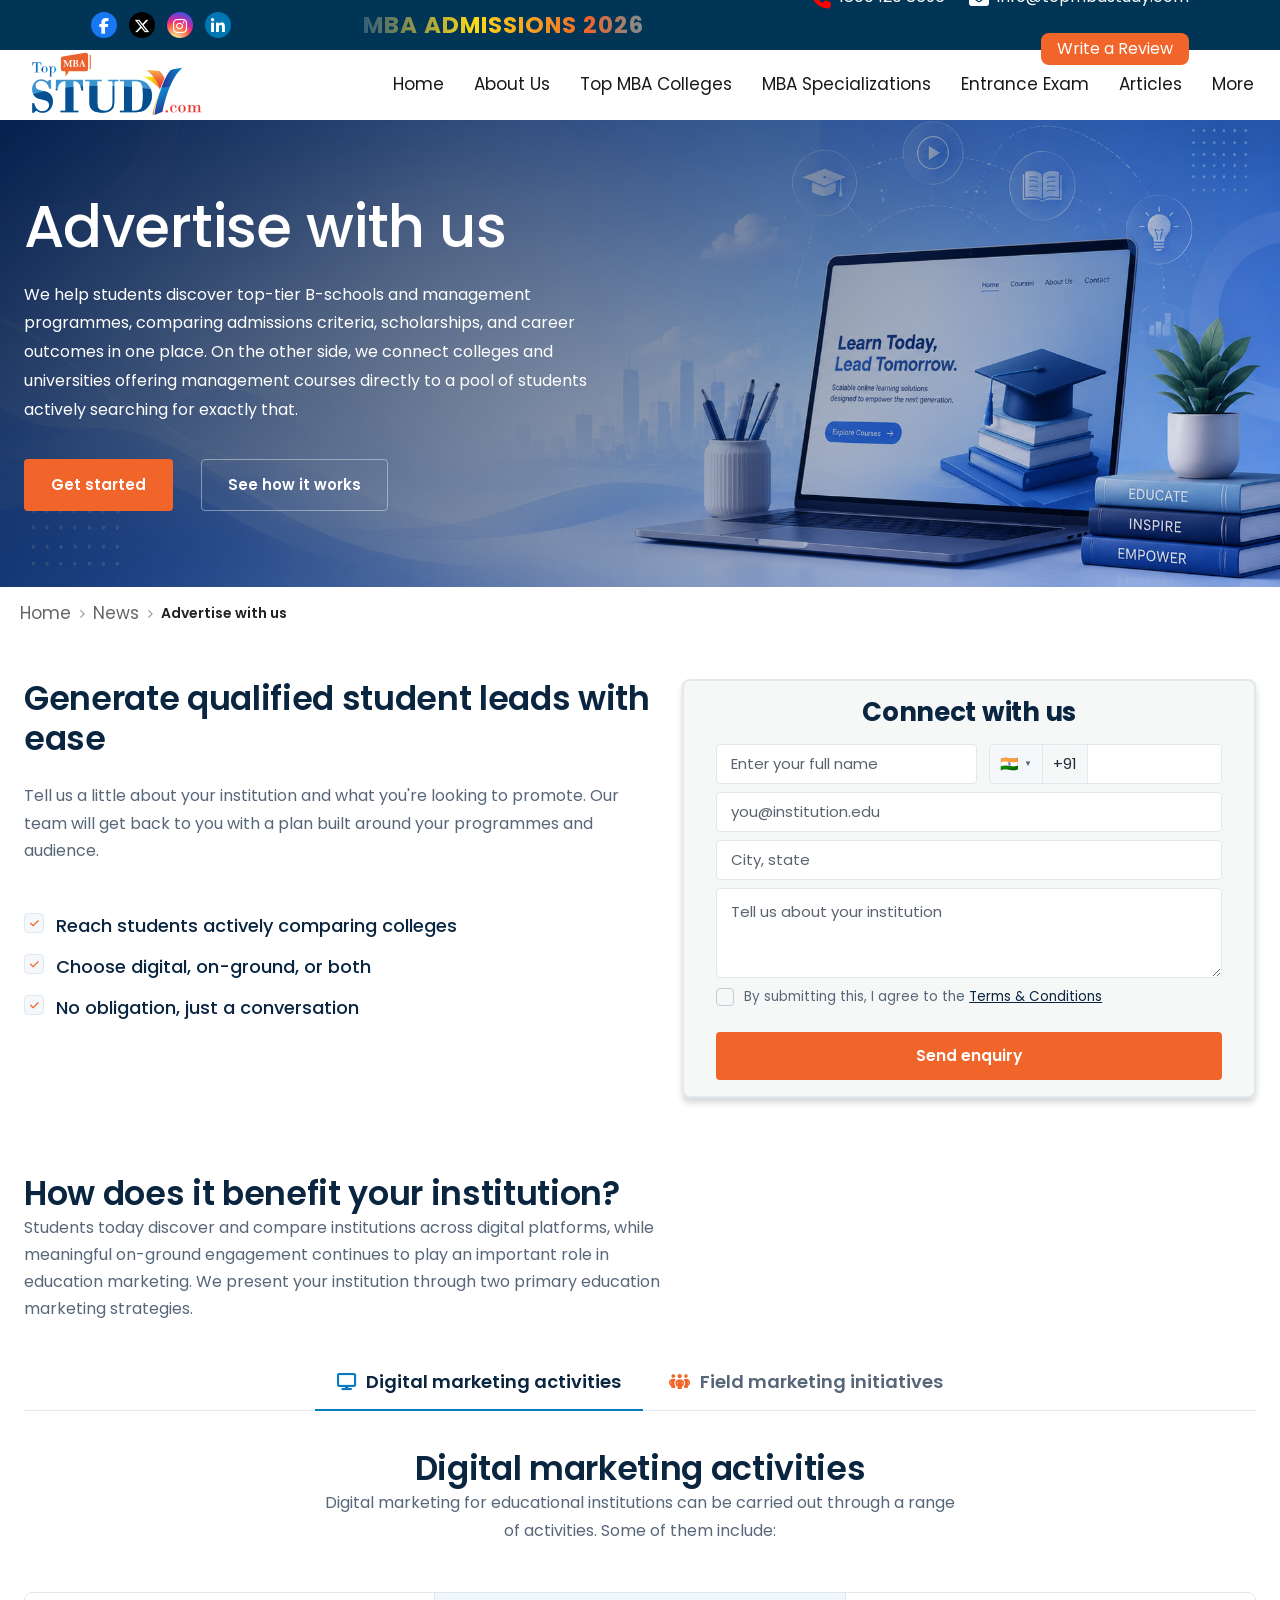
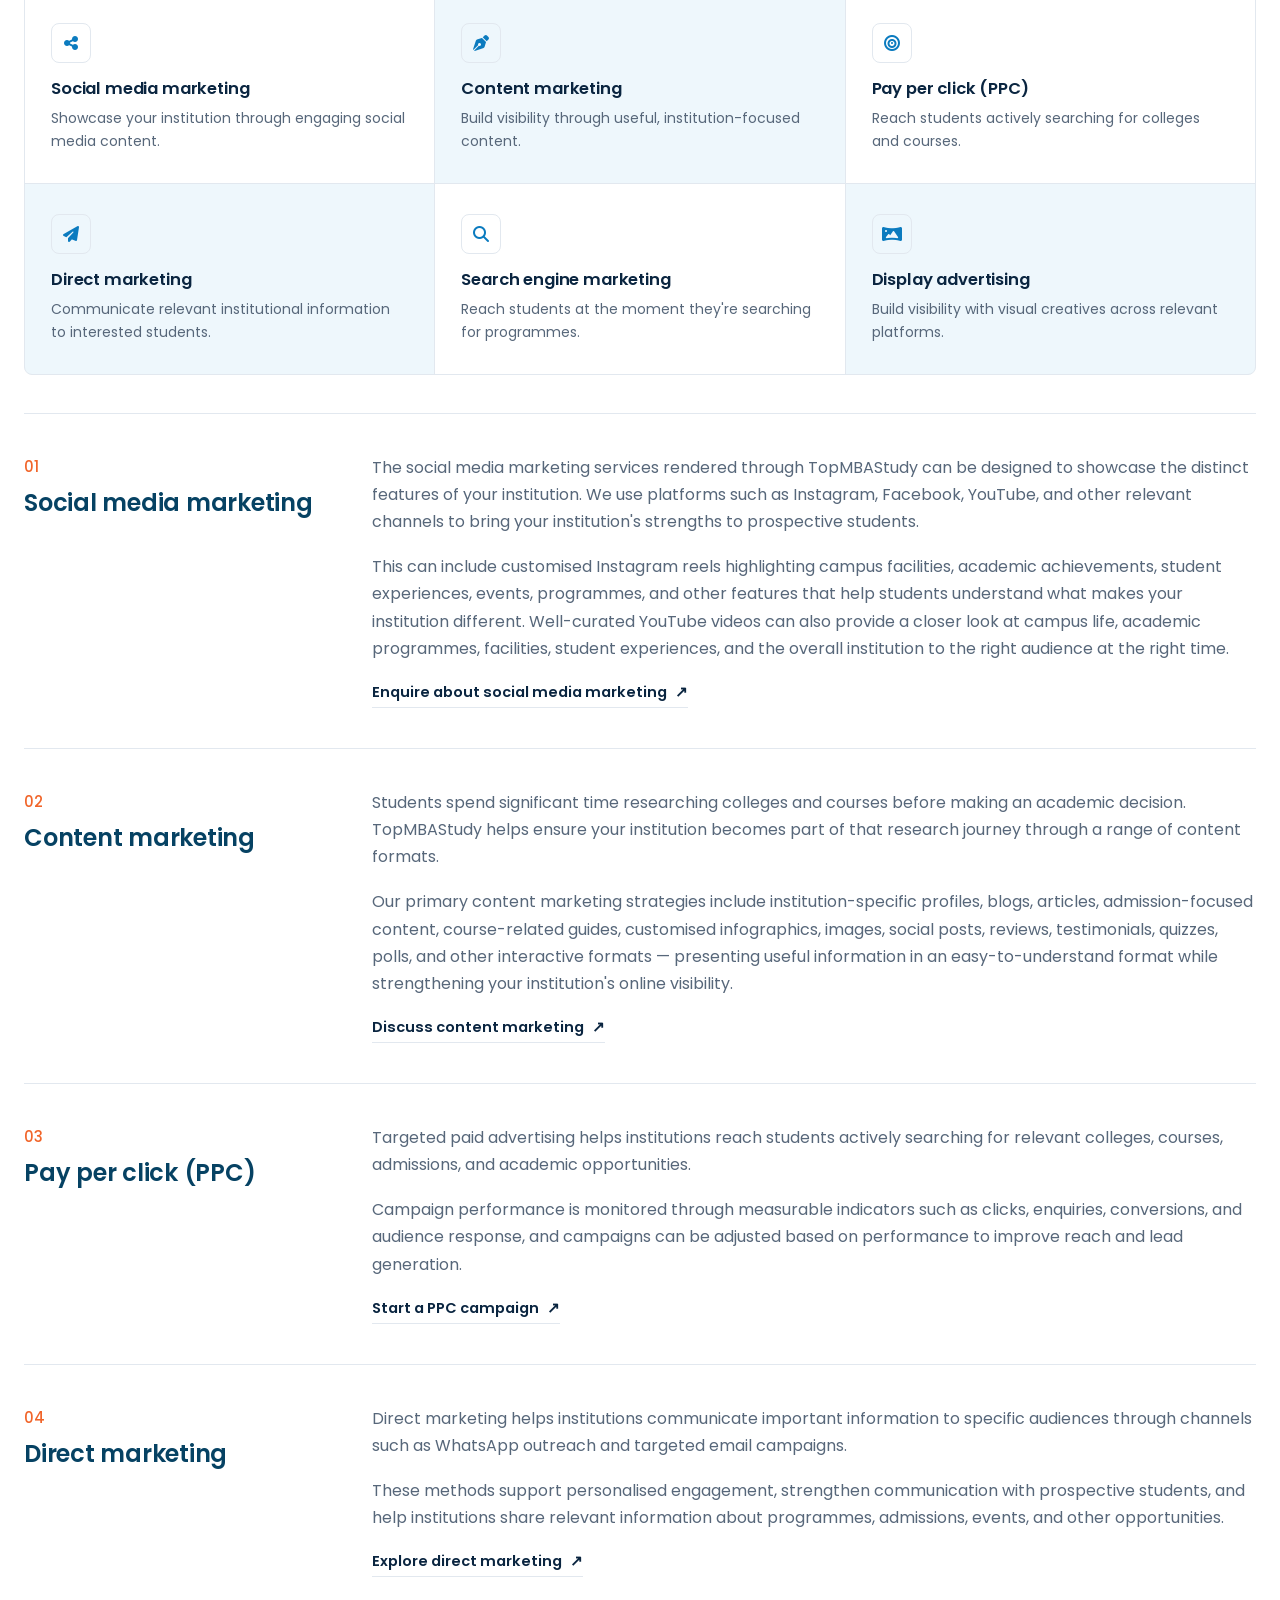
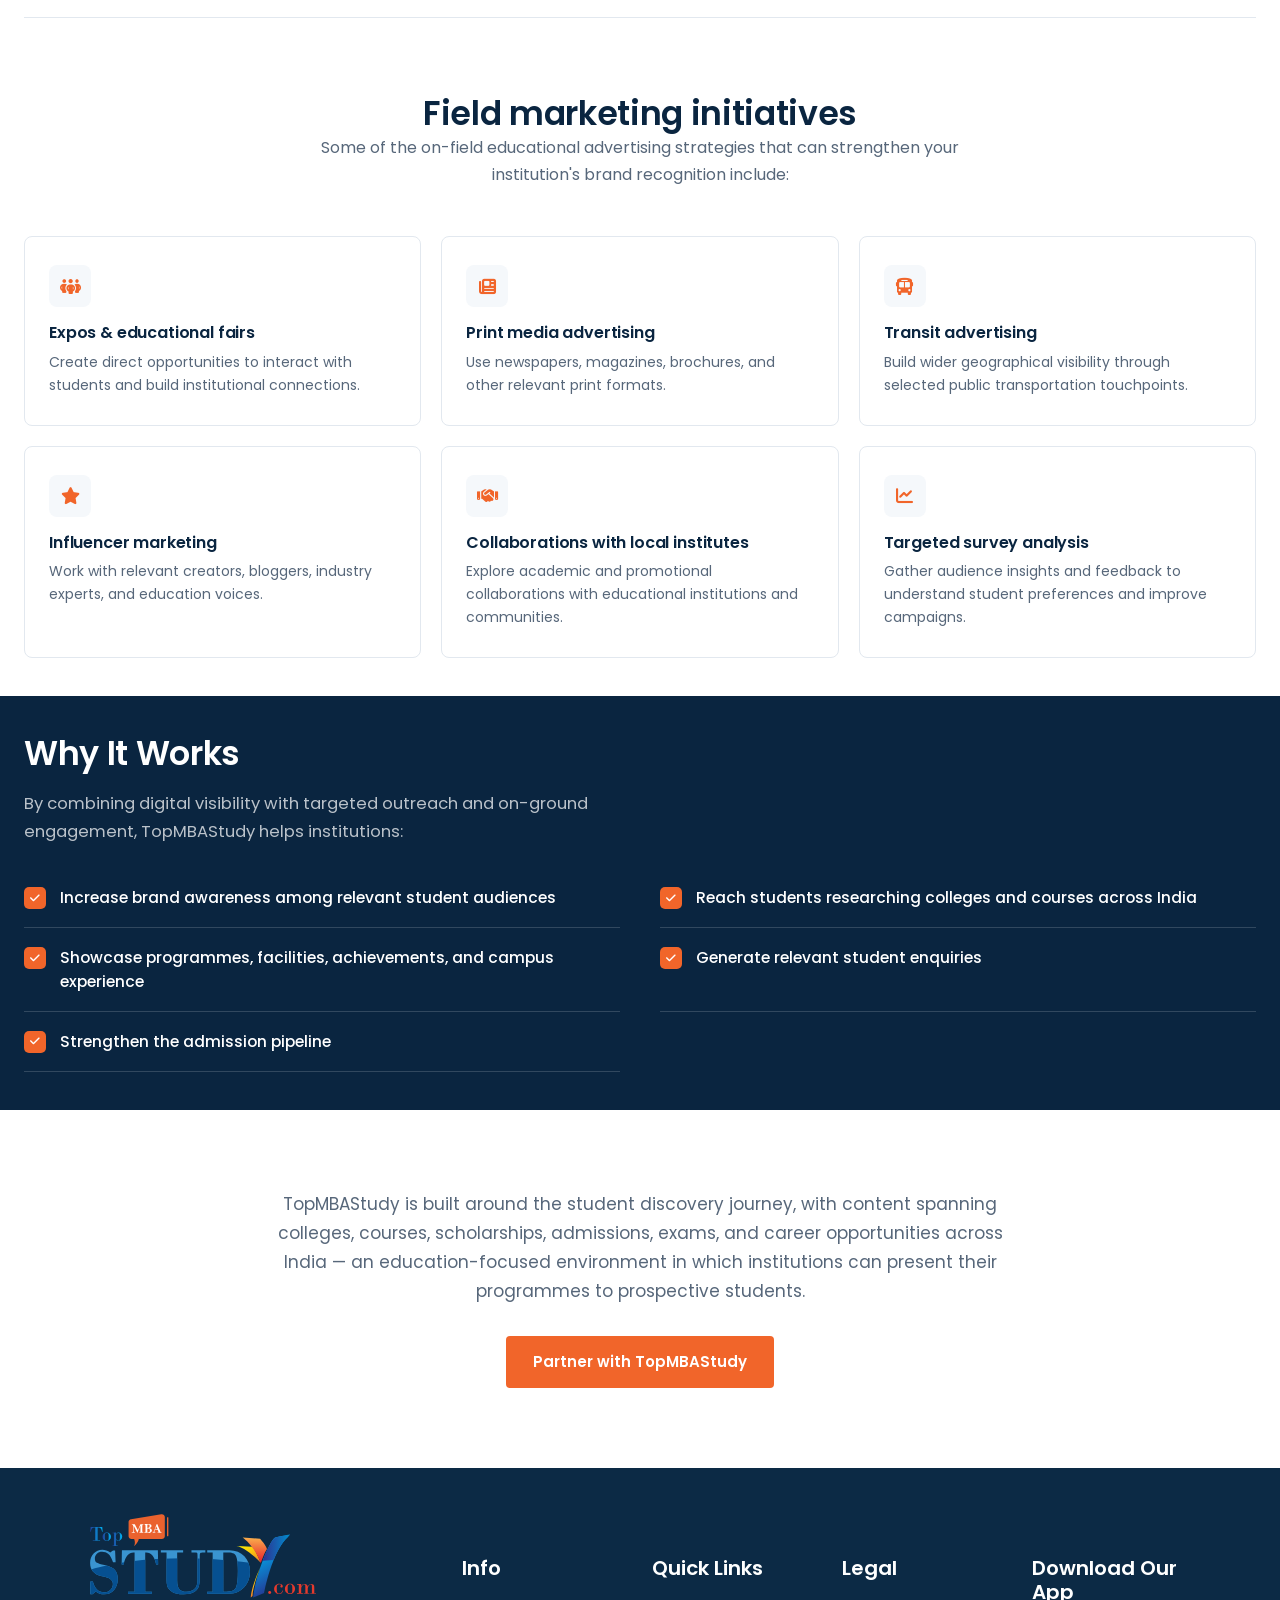
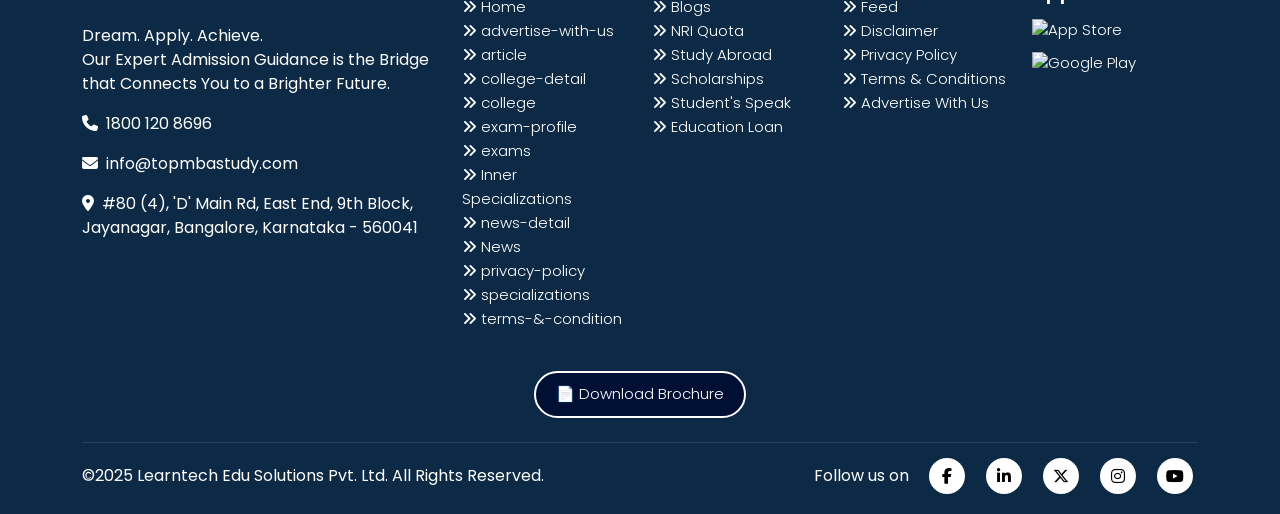
==== commit 7e903532: "Update index.html" ====
--- a/index.html
+++ b/index.html
@@ -1229,6 +1229,10 @@
             transition: background .2s ease;
         }
 
+          .aw2-mini-card:nth-child(even) {
+    background: #eef7fc;
+}
+
         .aw2-mini-card:hover {
             background: var(--n-mist);
         }
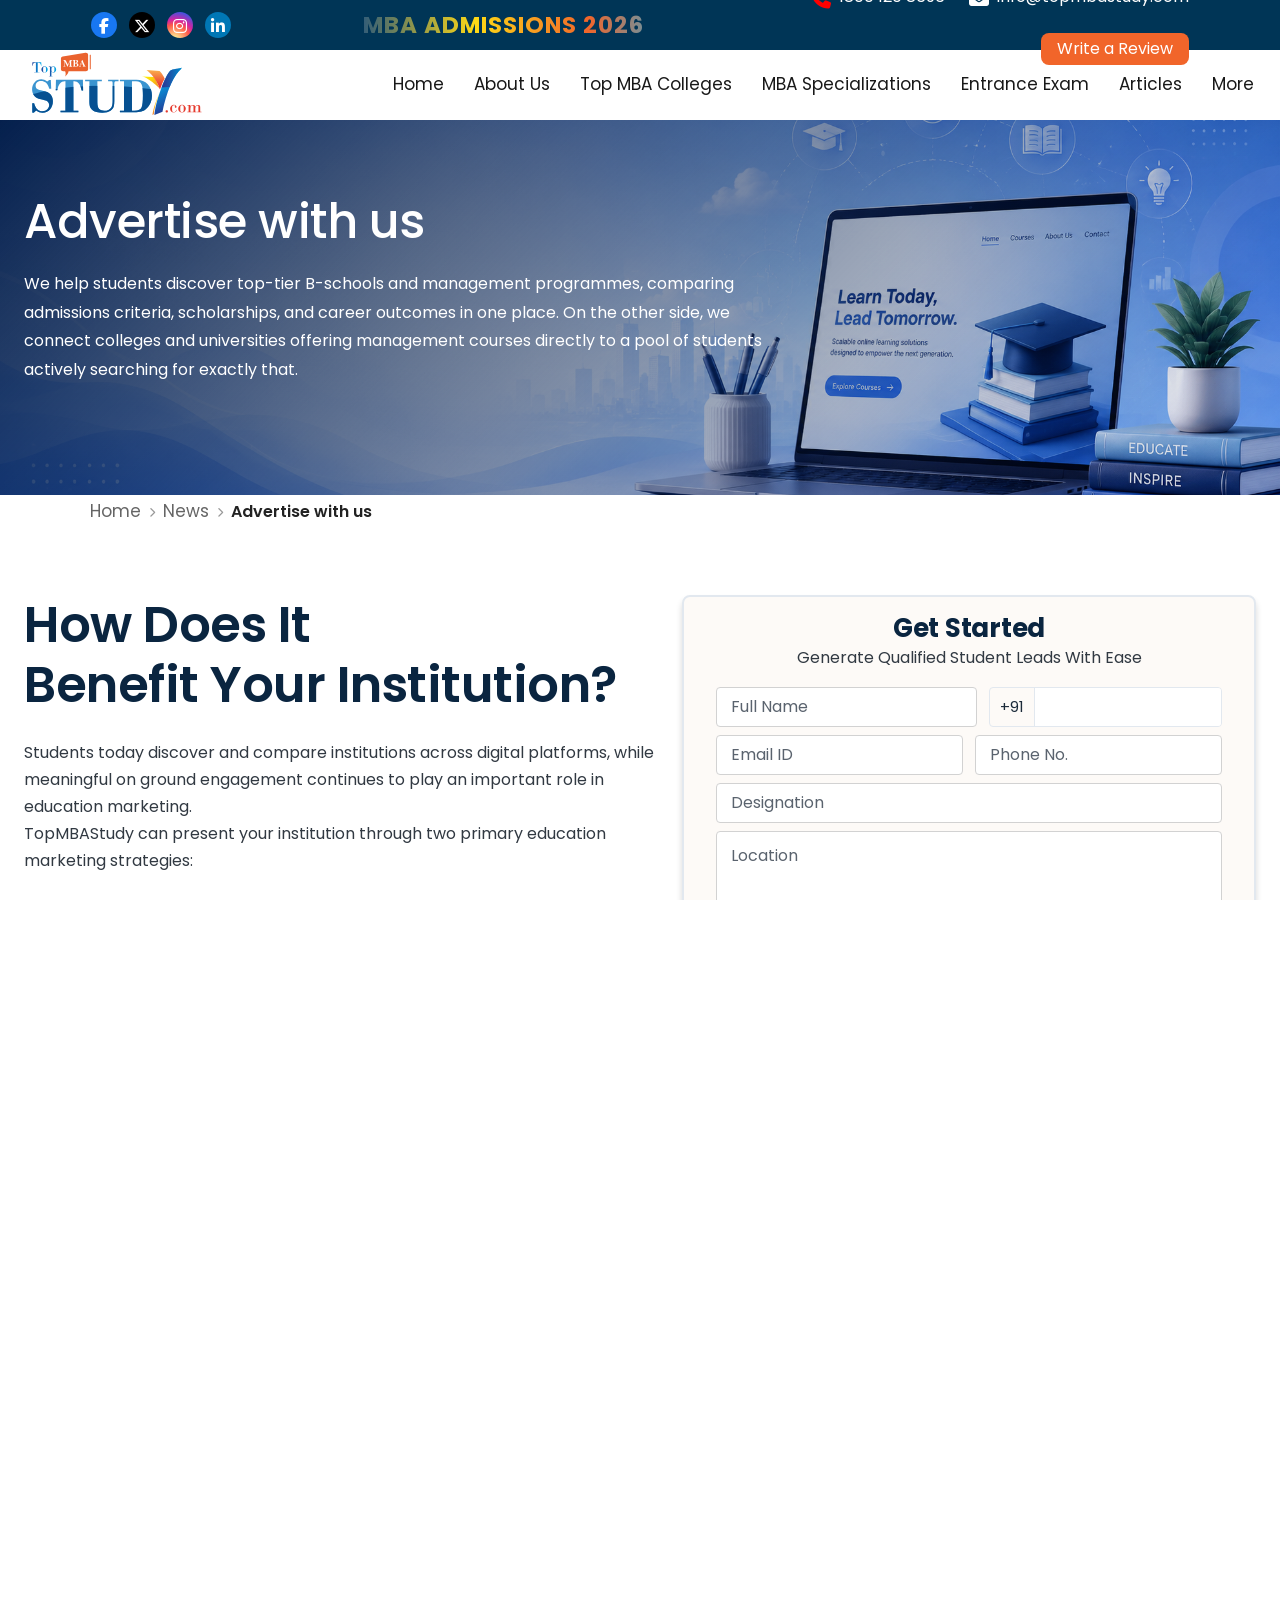
==== commit 39571ece: "Update index.html" ====
--- a/index.html
+++ b/index.html
@@ -87,6 +87,7 @@
             font-family: "Poppins" !important;
             color: var(--paper);
             background: var(--ink);
+            overflow-x: hidden;
         }
 
         .infobar {
@@ -236,7 +237,7 @@
         </div>
 
         <style>
-            /* Flowing gradient + pulsing glow + soft grow/shrink */
+  
             .pulse-text {
                 position: relative;
                 font-weight: 700;
@@ -263,7 +264,7 @@
                 display: inline-block;
             }
 
-            /* Gradient flowing animation */
+
             @keyframes highlightFlow {
                 0% {
                     background-position: 200% center;
@@ -278,7 +279,7 @@
                 }
             }
 
-            /* Soft glowing pulse */
+  
             @keyframes pulseGlow {
                 0% {
                     filter: brightness(0.9) drop-shadow(0 0 2px rgba(255, 255, 255, 0.2));
@@ -293,7 +294,7 @@
                 }
             }
 
-            /* Gentle size pulse (grow and shrink) */
+          
             @keyframes pulseScale {
                 0% {
                     transform: scale(1);
@@ -518,9 +519,7 @@
             </nav>
 
             <style>
-                /* --------------------
-   Base Setup
--------------------- */
+         
 
 
                 .spec-grid img {
@@ -529,9 +528,6 @@
                     border-radius: 20px;
                 }
 
-                /* --------------------
-   Navigation & Dropdown Base
--------------------- */
                 nav {
                     display: flex;
                     justify-content: center;
@@ -571,9 +567,6 @@
                     pointer-events: auto;
                 }
 
-                /* --------------------
-   Headings
--------------------- */
                 .dropdown-content h4,
                 .dropdown-column h4 {
                     color: var(--orange);
@@ -582,9 +575,6 @@
                     margin-bottom: 10px;
                 }
 
-                /* --------------------
-   Dropdown Links with Arrow Animation
--------------------- */
                 .dropdown-content a,
                 .dropdown-column a {
                     position: relative;
@@ -601,7 +591,7 @@
                     transform: translateX(0);
                 }
 
-                /* Hidden arrow before hover */
+     
                 .dropdown-content a::before,
                 .dropdown-column a::before {
                     content: "\f101";
@@ -616,7 +606,6 @@
 
                 }
 
-                /* On hover: arrow appears and moves right, text slides a bit */
                 .dropdown-content a:hover,
                 .dropdown-column a:hover {
                     color: #002147;
@@ -630,9 +619,6 @@
                     transform: translateX(0);
                 }
 
-                /* --------------------
-   View More Button
--------------------- */
                 .dropdown-content .view-more {
                     display: inline-block;
                     color: rgb(0, 76, 114);
@@ -642,9 +628,6 @@
                     transition: background 0.3s ease;
                 }
 
-                /* --------------------
-   Layout Variants
--------------------- */
                 .spec-grid {
                     min-width: 380px;
                 }
@@ -661,9 +644,6 @@
                     columns: 2;
                 }
 
-                /* --------------------
-   Dropdown Fade Animation
--------------------- */
                 @keyframes fadeIn {
                     from {
                         opacity: 0;
@@ -681,15 +661,8 @@
 
         </div>
     </header>
-
-    <!-- =========================================================
-         REDESIGNED INNER CONTENT
-         Design system: flat bordered components, no gradients, no
-         pill radii, no heavy shadows. Fraunces for display headings,
-         Poppins for UI/body (matches the existing navbar/footer).
-    ========================================================= -->
     <style>
-        /* ---------- Design tokens (additive; header/footer untouched) ---------- */
+  
         :root {
             --n-navy: #0a2540;
             --n-navy-2: #123256;
@@ -698,7 +671,7 @@
             --n-line: #e2e8ef;
             --n-line-dark: rgba(255, 255, 255, .16);
             --n-text: #1c2b3a;
-            --n-muted: #57677a;
+            --n-muted: #313942;
             --n-muted-light: rgba(255, 255, 255, .72);
             --n-radius-s: 4px;
             --n-radius-m: 8px;
@@ -746,7 +719,7 @@
         }
 
         .aw2-section {
-            padding: 38px 0;
+            padding: 18px 0;
         }
 
 
@@ -777,7 +750,7 @@
         }
 
         .aw2-lead {
-            max-width: 640px;
+            max-width: 1240px;
             font-size: 16.5px !important;
             color: var(--n-muted) !important;
             line-height: 1.75;
@@ -794,7 +767,6 @@
             text-align: center;
         }
 
-        /* ---------- Buttons ---------- */
         .aw2-btn {
             display: inline-flex;
             align-items: center;
@@ -811,7 +783,7 @@
         }
 
         .aw2-btn-primary {
-            background: var(--orange);
+            background: var(--blue);
             color: #fff !important;
         }
 
@@ -821,13 +793,13 @@
         }
 
         .aw2-btn-ghost-light {
-            border-color: rgba(255, 255, 255, .4);
-            color: #fff !important;
+            border-color: rgba(178, 178, 178, 0.649);
+            color: #2d2d2d !important;
             background: transparent;
         }
 
         .aw2-btn-ghost-light:hover {
-            border-color: #fff;
+            border-color: #363535;
             background: rgba(255, 255, 255, .08);
         }
 
@@ -877,7 +849,7 @@
 
         .aw2-hero-grid {
             display: grid;
-            grid-template-columns: 1.05fr 0.95fr;
+            grid-template-columns: 60% 1fr;
             align-items: center;
             gap: 56px;
         }
@@ -897,7 +869,7 @@
 
         .aw2-hero h1 {
             color: #fff;
-            font-size: clamp(38px, 4.6vw, 58px);
+            font-size: clamp(38px, 4.6vw, 48px);
             font-weight: 500;
             line-height: 1.08;
             margin-bottom: 22px;
@@ -1013,7 +985,7 @@
             border: 2px solid var(--n-line);
             border-radius: var(--n-radius-m);
             padding: 16px 32px;
-            background: #f6f7f7;
+            background: #f5e9dd40;
             box-shadow: 0 5px 6px rgba(0, 0, 0, 0.155);
         }
 
@@ -1034,11 +1006,11 @@
             height: 40px;
             padding: 7px 14px;
             background: #fff;
-            border: 1px solid var(--n-line);
+            border: 1px solid rgb(210, 210, 210);
             border-radius: var(--n-radius-s);
             color: var(--n-text);
             font-family: "Poppins", sans-serif;
-            font-size: 15px;
+            font-size: 16px;
             outline: none;
             transition: border-color .2s ease, box-shadow .2s ease;
         }
@@ -1109,7 +1081,7 @@
             display: flex;
             align-items: flex-start;
             gap: 10px;
-            margin: 2px 0 24px;
+            margin: 2px 0 14px;
         }
 
         .aw2-check-row input {
@@ -1215,7 +1187,7 @@
         /* ================= OVERVIEW CARDS (digital) ================= */
         .aw2-grid-6 {
             display: grid;
-            grid-template-columns: repeat(3, 1fr);
+            grid-template-columns: repeat(4, 1fr);
             gap: 1px;
             background: var(--n-line);
             border: 1px solid var(--n-line);
@@ -1229,9 +1201,9 @@
             transition: background .2s ease;
         }
 
-          .aw2-mini-card:nth-child(even) {
-    background: #eef7fc;
-}
+        .aw2-mini-card:nth-child(even) {
+            background: #eef7fc;
+        }
 
         .aw2-mini-card:hover {
             background: var(--n-mist);
@@ -1344,6 +1316,10 @@
         /* ================= WHY IT WORKS ================= */
         .aw2-why {
             background: var(--n-navy);
+            background-image: linear-gradient(90deg, rgb(10, 28, 52), rgba(10, 28, 52, 0.401)), url("advertise_bg2.jpg");
+            background-size: cover;
+            background-position: center;
+            background-repeat: no-repeat;
         }
 
         .aw2-why .aw2-eyebrow {
@@ -1405,7 +1381,7 @@
         }
 
         .aw2-cta .aw2-lead {
-            max-width: 760px;
+            max-width: 1260px;
             margin: 0 auto 30px;
             font-size: 17px !important;
         }
@@ -1480,10 +1456,6 @@
     </style>
 
     <div class="aw2">
-
-        <!-- =========================================================
-             HERO
-        ========================================================= -->
         <section class="aw2-hero">
             <div class="aw2-container">
                 <div class="aw2-hero-grid">
@@ -1494,10 +1466,7 @@
                             admissions criteria, scholarships, and career outcomes in one place. On the other
                             side, we connect colleges and universities offering management courses directly to
                             a pool of students actively searching for exactly that.</p>
-                        <div class="aw2-hero-actions">
-                            <a href="#lead-form" class="aw2-btn aw2-btn-primary">Get started</a>
-                            <a href="#digital-marketing" class="aw2-btn aw2-btn-ghost-light">See how it works</a>
-                        </div>
+
                     </div>
                 </div>
             </div>
@@ -1528,14 +1497,12 @@
                 align-items: center;
                 justify-content: flex-start;
                 gap: 8px;
-
                 width: 100%;
                 max-width: 100%;
                 margin: 0;
-                padding: 14px 20px;
+                padding: 4px 90px;
                 box-sizing: border-box;
-
-                font-size: 14px;
+                font-size: 16px;
                 text-align: left;
             }
 
@@ -1546,7 +1513,7 @@
 
             .aw2-crumb i {
                 flex-shrink: 0;
-                font-size: 9px;
+                font-size: 10px;
                 color: #999;
             }
 
@@ -1556,52 +1523,48 @@
             }
         </style>
 
-
-        <!-- =========================================================
-             LEAD GENERATION
-        ========================================================= -->
-        <section class="aw2-section" id="lead-form">
+        <section class="aw2-section mt-5" id="lead-form">
             <div class="aw2-container">
                 <div class="aw2-lead-grid">
                     <div>
-                        <h2 class="aw2-h2 mb-4">Generate qualified student leads with ease</h2>
-                        <p class="aw2-lead mb-5">Tell us a little about your institution and what you're looking to
-                            promote. Our team will get back to you with a plan built around your programmes and
-                            audience.</p>
-                        <ul class="aw2-checklist">
-                            <li><span class="aw2-checkmark"><i class="fa-solid fa-check"></i></span> Reach students
-                                actively comparing colleges</li>
-                            <li><span class="aw2-checkmark"><i class="fa-solid fa-check"></i></span> Choose digital,
-                                on-ground, or both</li>
-                            <li><span class="aw2-checkmark"><i class="fa-solid fa-check"></i></span> No obligation,
-                                just a conversation</li>
-                        </ul>
+                        <h2 class="aw2-h2 mb-4" style="font-size: 50px;">How Does It<br> Benefit Your Institution?</h2>
+                        <p class="aw2-lead">Students today discover and compare institutions across digital platforms,
+                            while meaningful on ground engagement continues to play an important role in education
+                            marketing.<br> TopMBAStudy can present your institution through two primary education
+                            marketing
+                            strategies:
+
+                        </p>
+
+
                     </div>
 
                     <form class="aw2-form-card">
-                        <h3 class="text-center mb-3">Connect with us</h3>
+                        <h3 class="text-center mb-0">Get Started</h3>
+                        <p class="text-center mb-3">Generate Qualified Student Leads With Ease
+                        </p>
                         <div class="aw2-field" style="display:flex; gap:12px; align-items:stretch;">
-                            <input type="text" id="aw2-name" class="aw2-input" placeholder="Enter your full name"
-                                required style="flex:1; min-width:0;">
+                            <input type="text" id="aw2-name" class="aw2-input" placeholder="Full Name" required
+                                style="flex:1; min-width:0;">
                             <div class="aw2-phone" style="flex:1; min-width:0;">
-                                <span class="cc">🇮🇳 <small>▼</small></span>
                                 <span class="prefix">+91</span>
                                 <input type="tel" id="aw2-phone" required>
                             </div>
                         </div>
 
+                        <div class="aw2-field" style="display:flex; gap:12px; align-items:stretch;">
+                            <input type="text" id="aw2-name" class="aw2-input" placeholder="Email ID" required
+                                style="flex:1; min-width:0;">
+                            <input type="text" id="aw2-name" class="aw2-input" placeholder="Phone No. " required
+                                style="flex:1; min-width:0;">
+                        </div>
+
                         <div class="aw2-field">
-                            <input type="email" id="aw2-email" class="aw2-input" placeholder="you@institution.edu"
-                                required>
+                            <input type="text" id="aw2-location" class="aw2-input" placeholder="Designation" required>
                         </div>
 
-                        <div class="aw2-field">
-                            <input type="text" id="aw2-location" class="aw2-input" placeholder="City, state" required>
-                        </div>
-
                         <div class="aw2-field" style="margin-bottom:0;">
-                            <textarea id="aw2-message" class="aw2-textarea" placeholder="Tell us about your institution"
-                                rows="1"></textarea>
+                            <textarea id="aw2-message" class="aw2-textarea" placeholder="Location" rows="1"></textarea>
                         </div>
 
                         <div class="aw2-check-row">
@@ -1610,7 +1573,7 @@
                                 <a href="#">Terms &amp; Conditions</a></label>
                         </div>
 
-                        <button type="submit" class="aw2-submit">Send enquiry</button>
+                        <button type="submit" class="aw2-submit">Advertise With Us</button>
                     </form>
                 </div>
             </div>
@@ -1619,18 +1582,13 @@
         <!-- =========================================================
              WHY PARTNER + TABS
         ========================================================= -->
-        <section class="aw2-section" style="padding-bottom: 0;">
+        <section class="aw2-section mb-4" style="padding-bottom: 0;">
             <div class="aw2-container">
-
-                <h2 class="aw2-h2">How does it benefit your institution?</h2>
-                <p class="aw2-lead">Students today discover and compare institutions across digital platforms,
-                    while meaningful on-ground engagement continues to play an important role in education
-                    marketing. We present your institution through two primary education marketing strategies.</p>
                 <div class="aw2-tabbar">
                     <a href="#digital-marketing" class="aw2-tab is-primary"><i class="fa-solid fa-display"></i>
-                        Digital marketing activities</a>
-                    <a href="#field-marketing" class="aw2-tab"><i class="fa-solid fa-people-group"></i> Field
-                        marketing initiatives</a>
+                        DIGITAL MARKETING ACTIVITIES</a>
+                    <a href="#field-marketing" class="aw2-tab"><i class="fa-solid fa-people-group"></i> FIELD MARKETING
+                        INITIATIVES</a>
                 </div>
             </div>
         </section>
@@ -1638,45 +1596,35 @@
         <!-- =========================================================
              DIGITAL MARKETING — overview
         ========================================================= -->
-        <section class="aw2-section" id="digital-marketing">
+        <section class="aw2-section mb-4" id="digital-marketing">
             <div class="aw2-container">
-                <div class="aw2-head aw2-center">
-
-                    <h2 class="aw2-h2">Digital marketing activities</h2>
-                    <p class="aw2-lead" style="margin: 0 auto;">Digital marketing for educational institutions can
+                <div class="text-center aw2-center">
+
+                    <h2 class="aw2-h2 mb-2">Digital Marketing Activities</h2>
+                    <p class="aw2-lead mb-5" style="margin: 0 auto;">Digital marketing for educational institutions can
                         be carried out through a range of activities. Some of them include:</p>
                 </div>
 
                 <div class="aw2-grid-6">
                     <div class="aw2-mini-card">
                         <div class="aw2-mini-icon"><i class="fa-solid fa-share-nodes"></i></div>
-                        <h3>Social media marketing</h3>
+                        <h3>SOCIAL MEDIA MARKETING</h3>
                         <p>Showcase your institution through engaging social media content.</p>
                     </div>
                     <div class="aw2-mini-card">
                         <div class="aw2-mini-icon"><i class="fa-solid fa-pen-nib"></i></div>
-                        <h3>Content marketing</h3>
-                        <p>Build visibility through useful, institution-focused content.</p>
+                        <h3>CONTENT MARKETING</h3>
+                        <p>Build visibility through useful, institution focused content.</p>
                     </div>
                     <div class="aw2-mini-card">
                         <div class="aw2-mini-icon"><i class="fa-solid fa-bullseye"></i></div>
-                        <h3>Pay per click (PPC)</h3>
+                        <h3>PAY PER CLICK</h3>
                         <p>Reach students actively searching for colleges and courses.</p>
                     </div>
                     <div class="aw2-mini-card">
                         <div class="aw2-mini-icon"><i class="fa-solid fa-paper-plane"></i></div>
-                        <h3>Direct marketing</h3>
+                        <h3>DIRECT MARKETING</h3>
                         <p>Communicate relevant institutional information to interested students.</p>
-                    </div>
-                    <div class="aw2-mini-card">
-                        <div class="aw2-mini-icon"><i class="fa-solid fa-magnifying-glass"></i></div>
-                        <h3>Search engine marketing</h3>
-                        <p>Reach students at the moment they're searching for programmes.</p>
-                    </div>
-                    <div class="aw2-mini-card">
-                        <div class="aw2-mini-icon"><i class="fa-solid fa-panorama"></i></div>
-                        <h3>Display advertising</h3>
-                        <p>Build visibility with visual creatives across relevant platforms.</p>
                     </div>
                 </div>
             </div>
@@ -1691,122 +1639,216 @@
                 <div class="aw2-service-row" id="social-media">
                     <div>
                         <p class="idx">01</p>
-                        <h3>Social media marketing</h3>
+                        <h3>Social Media Marketing:</h3>
                     </div>
                     <div class="aw2-service-body">
-                        <p>The social media marketing services rendered through TopMBAStudy can be designed to
-                            showcase the distinct features of your institution. We use platforms such as
-                            Instagram, Facebook, YouTube, and other relevant channels to bring your institution's
-                            strengths to prospective students.</p>
-                        <p>This can include customised Instagram reels highlighting campus facilities, academic
-                            achievements, student experiences, events, programmes, and other features that help
-                            students understand what makes your institution different. Well-curated YouTube
-                            videos can also provide a closer look at campus life, academic programmes, facilities,
-                            student experiences, and the overall institution to the right audience at the right
-                            time.</p>
-                        <a href="#" class="aw2-text-link">Enquire about social media marketing <span>&#8599;</span></a>
+                        <p>The social media marketing services rendered through TopMBAStudy can be designed to showcase
+                            the distinct features of your institution. We can use platforms such as Instagram, Facebook,
+                            YouTube, and other relevant channels to bring your institution's strengths to prospective
+                            students.
+                            <br><br>
+                            This can include customised Instagram reels highlighting campus facilities, academic
+                            achievements, student experiences, events, programmes, and other features that help students
+                            understand what makes your institution different.
+                            <br><br>
+                            Well curated YouTube videos can also provide a closer look at campus life, academic
+                            programmes, facilities, student experiences, and the overall institution to the right
+                            audience at the right time.
+                        </p>
+                        <a href="#" class="aw2-text-link">ENQUIRE ABOUT SOCIAL MEDIA MARKETING <span>&#8599;</span></a>
                     </div>
                 </div>
 
                 <div class="aw2-service-row" id="content-marketing">
                     <div>
                         <p class="idx">02</p>
-                        <h3>Content marketing</h3>
+                        <h3>Content Marketing:</h3>
                     </div>
                     <div class="aw2-service-body">
-                        <p>Students spend significant time researching colleges and courses before making an
-                            academic decision. TopMBAStudy helps ensure your institution becomes part of that
-                            research journey through a range of content formats.</p>
-                        <p>Our primary content marketing strategies include institution-specific profiles, blogs,
-                            articles, admission-focused content, course-related guides, customised infographics,
-                            images, social posts, reviews, testimonials, quizzes, polls, and other interactive
-                            formats — presenting useful information in an easy-to-understand format while
-                            strengthening your institution's online visibility.</p>
-                        <a href="#" class="aw2-text-link">Discuss content marketing <span>&#8599;</span></a>
+                        <p>Students spend significant time researching colleges and courses before making an academic
+                            decision. TopMBAStudy can help ensure that your institution becomes part of that research
+                            journey through a range of content formats.
+                        </p>
+                        <p>Some of our primary content marketing strategies can include institution specific profiles,
+                            blogs, articles, admission focused content, course related guides, customised infographics,
+                            images, social posts, reviews, testimonials, quizzes, polls, and other interactive formats.
+                        </p>
+                        <p>The objective is to present useful information in an easy to understand format while
+                            strengthening your institution's online visibility and helping prospective students discover
+                            its distinctive features.
+                        </p>
+                        <a href="#" class="aw2-text-link">DISCUSS CONTENT MARKETING <span>&#8599;</span></a>
                     </div>
                 </div>
 
                 <div class="aw2-service-row" id="ppc">
                     <div>
                         <p class="idx">03</p>
-                        <h3>Pay per click (PPC)</h3>
+                        <h3>Pay Per Click (PPC):</h3>
                     </div>
                     <div class="aw2-service-body">
-                        <p>Targeted paid advertising helps institutions reach students actively searching for
-                            relevant colleges, courses, admissions, and academic opportunities.</p>
-                        <p>Campaign performance is monitored through measurable indicators such as clicks,
-                            enquiries, conversions, and audience response, and campaigns can be adjusted based on
+                        <p>Targeted paid advertising can help institutions reach students actively searching for
+                            relevant colleges, courses, admissions, and academic opportunities.
+                        </p>
+                        <p>Campaign performance can be monitored through measurable indicators such as clicks,
+                            enquiries, conversions, and audience response. Campaigns can also be adjusted based on
                             performance to improve reach and lead generation.</p>
-                        <a href="#" class="aw2-text-link">Start a PPC campaign <span>&#8599;</span></a>
+                        <a href="#" class="aw2-text-link">START A PPC CAMPAIGN <span>&#8599;</span></a>
                     </div>
                 </div>
 
                 <div class="aw2-service-row" id="direct-marketing">
                     <div>
                         <p class="idx">04</p>
-                        <h3>Direct marketing</h3>
+                        <h3>Direct Marketing:</h3>
                     </div>
                     <div class="aw2-service-body">
-                        <p>Direct marketing helps institutions communicate important information to specific
+                        <p>Direct marketing can help institutions communicate important information to specific
                             audiences through channels such as WhatsApp outreach and targeted email campaigns.</p>
-                        <p>These methods support personalised engagement, strengthen communication with
-                            prospective students, and help institutions share relevant information about
-                            programmes, admissions, events, and other opportunities.</p>
-                        <a href="#" class="aw2-text-link">Explore direct marketing <span>&#8599;</span></a>
+                        <p>These methods can support personalised engagement, strengthen communication with prospective
+                            students, and help institutions share relevant information about programmes, admissions,
+                            events, and other opportunities.</p>
+                        <a href="#" class="aw2-text-link">EXPLORE DIRECT MARKETING <span>&#8599;</span></a>
                     </div>
                 </div>
             </div>
         </section>
+
+
+
 
         <!-- =========================================================
              FIELD MARKETING
         ========================================================= -->
-        <section class="aw2-section" id="field-marketing">
+        <section class="aw2-section mb-4" id="field-marketing">
             <div class="aw2-container">
-                <div class="aw2-head aw2-center">
-
-                    <h2 class="aw2-h2">Field marketing initiatives</h2>
-                    <p class="aw2-lead" style="margin: 0 auto;">Some of the on-field educational advertising
-                        strategies that can strengthen your institution's brand recognition include:</p>
+                <div class="text-center aw2-center">
+
+                    <h2 class="aw2-h2 mb-2">Field Marketing Initiatives</h2>
+                    <p class="aw2-lead mb-5" style="margin: 0 auto;">Some of the on field educational advertising
+                        strategies that can be used to strengthen your institution's brand recognition include:
+                    </p>
                 </div>
 
                 <div class="aw2-field-grid">
                     <div class="aw2-field-card" id="expos">
                         <div class="aw2-field-icon"><i class="fa-solid fa-people-group"></i></div>
-                        <h3>Expos & educational fairs</h3>
+                        <h3>EXPOS AND EDUCATIONAL FAIRS</h3>
                         <p>Create direct opportunities to interact with students and build institutional connections.
                         </p>
                     </div>
                     <div class="aw2-field-card" id="print-media">
                         <div class="aw2-field-icon"><i class="fa-solid fa-newspaper"></i></div>
-                        <h3>Print media advertising</h3>
+                        <h3>PRINT MEDIA ADVERTISING</h3>
                         <p>Use newspapers, magazines, brochures, and other relevant print formats.
                         </p>
                     </div>
                     <div class="aw2-field-card" id="transit">
                         <div class="aw2-field-icon"><i class="fa-solid fa-bus"></i></div>
-                        <h3>Transit advertising</h3>
+                        <h3>TRANSIT ADVERTISING</h3>
                         <p>Build wider geographical visibility through selected public transportation touchpoints.
                         </p>
                     </div>
                     <div class="aw2-field-card" id="influencer">
                         <div class="aw2-field-icon"><i class="fa-solid fa-star"></i></div>
-                        <h3>Influencer marketing</h3>
+                        <h3>INFLUENCER MARKETING</h3>
                         <p>Work with relevant creators, bloggers, industry experts, and education voices.
                         </p>
                     </div>
                     <div class="aw2-field-card" id="collaborations">
                         <div class="aw2-field-icon"><i class="fa-solid fa-handshake"></i></div>
-                        <h3>Collaborations with local institutes</h3>
+                        <h3>COLLABORATIONS WITH LOCAL INSTITUTES</h3>
                         <p>Explore academic and promotional collaborations with educational institutions and
                             communities.
+
                         </p>
                     </div>
                     <div class="aw2-field-card" id="survey">
                         <div class="aw2-field-icon"><i class="fa-solid fa-chart-line"></i></div>
-                        <h3>Targeted survey analysis</h3>
+                        <h3>TARGETED SURVEY ANALYSIS</h3>
                         <p>Gather audience insights and feedback to understand student preferences and improve
                             campaigns.
+                        </p>
+                    </div>
+                </div>
+            </div>
+        </section>
+
+
+        <section class="aw2-section" style="padding-top: 0;">
+            <div class="aw2-container">
+                <div class="aw2-service-row" id="social-media">
+                    <div>
+                        <p class="idx">05</p>
+                        <h3>Expos and Educational Fairs:</h3>
+                    </div>
+                    <div class="aw2-service-body">
+                        <p>Educational fairs, exhibitions, seminars, and student focused events can provide an
+                            opportunity for institutions to directly interact with prospective students and strengthen
+                            their presence within the education community.
+                        </p>
+                    </div>
+                </div>
+
+                <div class="aw2-service-row" id="content-marketing">
+                    <div>
+                        <p class="idx">06</p>
+                        <h3>Print Media Advertising:</h3>
+                    </div>
+                    <div class="aw2-service-body">
+                        <p>Newspapers, magazines, brochures, and other print formats continue to provide opportunities
+                            for institutions to build awareness among relevant local audiences. Print campaigns can be
+                            planned around institution, programme, admission, or event focused communication.
+                        </p>
+                    </div>
+                </div>
+
+                <div class="aw2-service-row" id="ppc">
+                    <div>
+                        <p class="idx">07</p>
+                        <h3>Transit Advertising:</h3>
+                    </div>
+                    <div class="aw2-service-body">
+                        <p>Transit advertising can provide geographical flexibility and broad audience visibility by
+                            placing institutional messaging across selected public transportation touchpoints.
+                        </p>
+                    </div>
+                </div>
+
+                <div class="aw2-service-row" id="direct-marketing">
+                    <div>
+                        <p class="idx">08</p>
+                        <h3>Influencer Marketing:</h3>
+                    </div>
+                    <div class="aw2-service-body">
+                        <p>Relevant social media personalities, bloggers, industry experts, and education voices can
+                            help institutions communicate their strengths through a more relatable and authentic format.
+                        </p>
+                    </div>
+                </div>
+
+                <div class="aw2-service-row" id="direct-marketing">
+                    <div>
+                        <p class="idx">09</p>
+                        <h3>Collaborations with Local Institutes:</h3>
+                    </div>
+                    <div class="aw2-service-body">
+                        <p>Academic and promotional collaborations with schools, colleges, training institutions, and
+                            other educational communities can help extend an institution's reach and create meaningful
+                            connections with prospective students.
+                        </p>
+                    </div>
+                </div>
+
+                <div class="aw2-service-row" id="direct-marketing">
+                    <div>
+                        <p class="idx">10</p>
+                        <h3>Targeted Survey Analysis:</h3>
+                    </div>
+                    <div class="aw2-service-body">
+                        <p>Student feedback can help institutions understand audience preferences, interests, and areas
+                            of improvement. Survey based insights can support better campaign planning and help track
+                            engagement, website traffic, enquiry patterns, and other performance indicators.
                         </p>
                     </div>
                 </div>
@@ -1823,16 +1865,21 @@
                 <p class="aw2-why-lead">By combining digital visibility with targeted outreach and on-ground
                     engagement, TopMBAStudy helps institutions:</p>
                 <ul class="aw2-why-list">
-                    <li><span class="aw2-why-mark"><i class="fa-solid fa-check"></i></span> Increase brand
-                        awareness among relevant student audiences</li>
-                    <li><span class="aw2-why-mark"><i class="fa-solid fa-check"></i></span> Reach students
-                        researching colleges and courses across India</li>
+                    <li><span class="aw2-why-mark"><i class="fa-solid fa-check"></i></span> Increase brand awareness
+                        among relevant student audiences
+                    </li>
+                    <li><span class="aw2-why-mark"><i class="fa-solid fa-check"></i></span> Reach students researching
+                        colleges and courses in India
+                    </li>
                     <li><span class="aw2-why-mark"><i class="fa-solid fa-check"></i></span> Showcase programmes,
-                        facilities, achievements, and campus experience</li>
-                    <li><span class="aw2-why-mark"><i class="fa-solid fa-check"></i></span> Generate relevant
-                        student enquiries</li>
-                    <li><span class="aw2-why-mark"><i class="fa-solid fa-check"></i></span> Strengthen the
-                        admission pipeline</li>
+                        facilities, achievements, and campus experience
+                    </li>
+                    <li><span class="aw2-why-mark"><i class="fa-solid fa-check"></i></span> Generate relevant student
+                        enquiries
+                    </li>
+                    <li><span class="aw2-why-mark"><i class="fa-solid fa-check"></i></span> Strengthen the admission
+                        pipeline
+                    </li>
                 </ul>
             </div>
         </section>
@@ -1842,10 +1889,11 @@
         ========================================================= -->
         <section class="aw2-cta">
             <div class="aw2-container">
-                <p class="aw2-lead" style="margin: 0 auto 30px;">TopMBAStudy is built around the student
-                    discovery journey, with content spanning colleges, courses, scholarships, admissions, exams,
-                    and career opportunities across India — an education-focused environment in which
-                    institutions can present their programmes to prospective students.</p>
+                <p class="aw2-lead" style="margin: 0 auto 30px;">TopMBAStudy is positioned around the student discovery
+                    journey, with content spanning colleges, courses, scholarships, admissions, exams, and career
+                    opportunities across India. This creates an education focused environment in which institutions can
+                    present their programmes to prospective students.
+                </p>
                 <a href="#lead-form" class="aw2-btn aw2-btn-primary">Partner with TopMBAStudy</a>
             </div>
         </section>
@@ -1957,7 +2005,6 @@
                     </div>
                 </div>
             </div>
-
         </div>
     </footer>
 
@@ -2094,7 +2141,6 @@
     </style>
 
     <!-- =======================================================scripts below -->
-
     <!-- Bootstrap 5.3.3 JS Bundle (with Popper) -->
     <script src="https://code.jquery.com/jquery-3.6.0.min.js"></script>
     <script src="https://cdn.jsdelivr.net/npm/bootstrap@5.3.2/dist/js/bootstrap.bundle.min.js"></script>
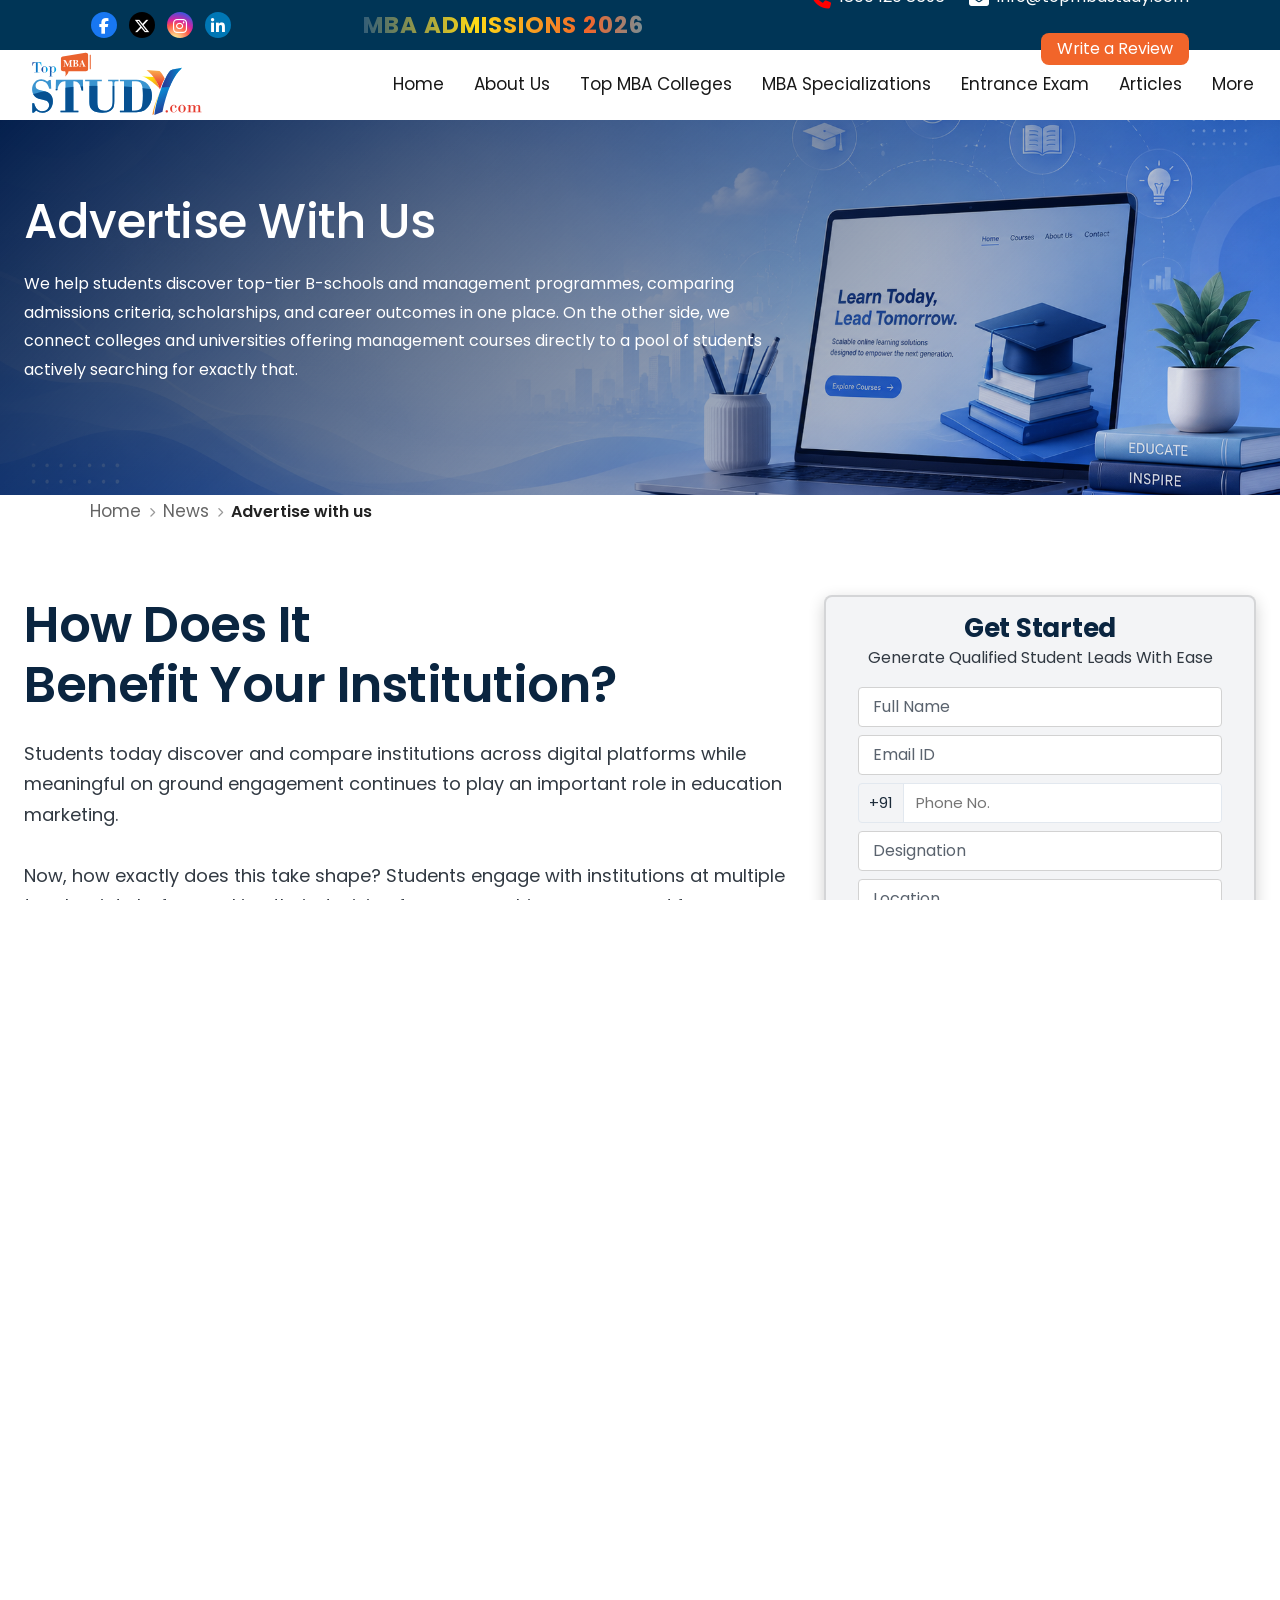
==== commit e3621447: "Update index.html" ====
--- a/index.html
+++ b/index.html
@@ -4,7 +4,7 @@
 <head>
     <meta charset="utf-8" />
     <meta name="viewport" content="width=device-width, initial-scale=1" />
-    <title>Advertise with us</title>
+    <title>Topmbastudy-Advertise with us</title>
     <link rel="preload" as="image" href="poster.jpg">
     <!-- Bootstrap 5 CSS -->
     <link href="https://cdn.jsdelivr.net/npm/bootstrap@5.3.3/dist/css/bootstrap.min.css" rel="stylesheet">
@@ -237,7 +237,6 @@
         </div>
 
         <style>
-  
             .pulse-text {
                 position: relative;
                 font-weight: 700;
@@ -279,7 +278,7 @@
                 }
             }
 
-  
+
             @keyframes pulseGlow {
                 0% {
                     filter: brightness(0.9) drop-shadow(0 0 2px rgba(255, 255, 255, 0.2));
@@ -294,7 +293,7 @@
                 }
             }
 
-          
+
             @keyframes pulseScale {
                 0% {
                     transform: scale(1);
@@ -519,9 +518,6 @@
             </nav>
 
             <style>
-         
-
-
                 .spec-grid img {
                     border: 1px solid rgb(228, 228, 228);
                     background-color: #dcecfa;
@@ -591,7 +587,7 @@
                     transform: translateX(0);
                 }
 
-     
+
                 .dropdown-content a::before,
                 .dropdown-column a::before {
                     content: "\f101";
@@ -662,7 +658,6 @@
         </div>
     </header>
     <style>
-  
         :root {
             --n-navy: #0a2540;
             --n-navy-2: #123256;
@@ -942,7 +937,7 @@
         /* ================= LEAD-GEN SECTION ================= */
         .aw2-lead-grid {
             display: grid;
-            grid-template-columns: 1.05fr 0.95fr;
+            grid-template-columns: 1.25fr 0.65fr;
             gap: 24px;
             align-items: start;
         }
@@ -982,11 +977,11 @@
 
         /* ---- Form card ---- */
         .aw2-form-card {
-            border: 2px solid var(--n-line);
+            border: 2px solid rgba(128, 128, 128, 0.268);
             border-radius: var(--n-radius-m);
             padding: 16px 32px;
-            background: #f5e9dd40;
-            box-shadow: 0 5px 6px rgba(0, 0, 0, 0.155);
+            background: #f3f4f6;
+            box-shadow: 0 5px 16px rgba(0, 0, 0, 0.189);
         }
 
         .aw2-form-card h3 {
@@ -1028,7 +1023,7 @@
 
         .aw2-textarea {
             height: auto;
-            min-height: 90px;
+            min-height: 45px;
             padding-top: 12px;
             resize: vertical;
         }
@@ -1461,7 +1456,7 @@
                 <div class="aw2-hero-grid">
                     <div class="aw2-hero-copy">
 
-                        <h1>Advertise with us</h1>
+                        <h1>Advertise With Us</h1>
                         <p>We help students discover top-tier B-schools and management programmes, comparing
                             admissions criteria, scholarships, and career outcomes in one place. On the other
                             side, we connect colleges and universities offering management courses directly to
@@ -1528,12 +1523,13 @@
                 <div class="aw2-lead-grid">
                     <div>
                         <h2 class="aw2-h2 mb-4" style="font-size: 50px;">How Does It<br> Benefit Your Institution?</h2>
-                        <p class="aw2-lead">Students today discover and compare institutions across digital platforms,
+                        <p class="aw2-lead" style="font-size: 18px !important;">Students today discover and compare institutions across digital platforms
                             while meaningful on ground engagement continues to play an important role in education
-                            marketing.<br> TopMBAStudy can present your institution through two primary education
-                            marketing
-                            strategies:
-
+                            marketing.<br><br> Now, how exactly does this take shape? Students engage with institutions at
+                            multiple touchpoints before making their decision from researching courses and fee
+                            structures online to exploring campus experiences, attending education fairs and interacting
+                            with institutional representatives.<br><br> <span style="font-weight: 600; color: #003556;">TopMBAStudy can present your institution through two
+                            primary education marketing strategies:</span>
                         </p>
 
 
@@ -1543,36 +1539,41 @@
                         <h3 class="text-center mb-0">Get Started</h3>
                         <p class="text-center mb-3">Generate Qualified Student Leads With Ease
                         </p>
-                        <div class="aw2-field" style="display:flex; gap:12px; align-items:stretch;">
-                            <input type="text" id="aw2-name" class="aw2-input" placeholder="Full Name" required
-                                style="flex:1; min-width:0;">
-                            <div class="aw2-phone" style="flex:1; min-width:0;">
+                        <div class="aw2-field">
+                            <input type="text" id="aw2-name" class="aw2-input" placeholder="Full Name" required>
+                        </div>
+
+                        <div class="aw2-field">
+                            <input type="email" id="aw2-email" class="aw2-input" placeholder="Email ID" required>
+                        </div>
+
+                        <div class="aw2-field">
+                            <div class="aw2-phone">
                                 <span class="prefix">+91</span>
-                                <input type="tel" id="aw2-phone" required>
+                                <input type="tel" id="aw2-phone" required placeholder="Phone No.">
                             </div>
                         </div>
 
-                        <div class="aw2-field" style="display:flex; gap:12px; align-items:stretch;">
-                            <input type="text" id="aw2-name" class="aw2-input" placeholder="Email ID" required
-                                style="flex:1; min-width:0;">
-                            <input type="text" id="aw2-name" class="aw2-input" placeholder="Phone No. " required
-                                style="flex:1; min-width:0;">
+                        <div class="aw2-field">
+                            <input type="text" id="aw2-designation" class="aw2-input" placeholder="Designation"
+                                required>
                         </div>
 
                         <div class="aw2-field">
-                            <input type="text" id="aw2-location" class="aw2-input" placeholder="Designation" required>
+                            <input type="text" id="aw2-location" class="aw2-input" placeholder="Location" required>
                         </div>
 
                         <div class="aw2-field" style="margin-bottom:0;">
-                            <textarea id="aw2-message" class="aw2-textarea" placeholder="Location" rows="1"></textarea>
+                            <textarea id="aw2-message" class="aw2-textarea" placeholder="Message" rows="1"></textarea>
                         </div>
 
                         <div class="aw2-check-row">
                             <input type="checkbox" id="aw2-terms" required>
-                            <label for="aw2-terms">By submitting this, I agree to the
-                                <a href="#">Terms &amp; Conditions</a></label>
+                            <label for="aw2-terms">
+                                By submitting this, I agree to the
+                                <a href="#">Terms &amp; Conditions</a>
+                            </label>
                         </div>
-
                         <button type="submit" class="aw2-submit">Advertise With Us</button>
                     </form>
                 </div>
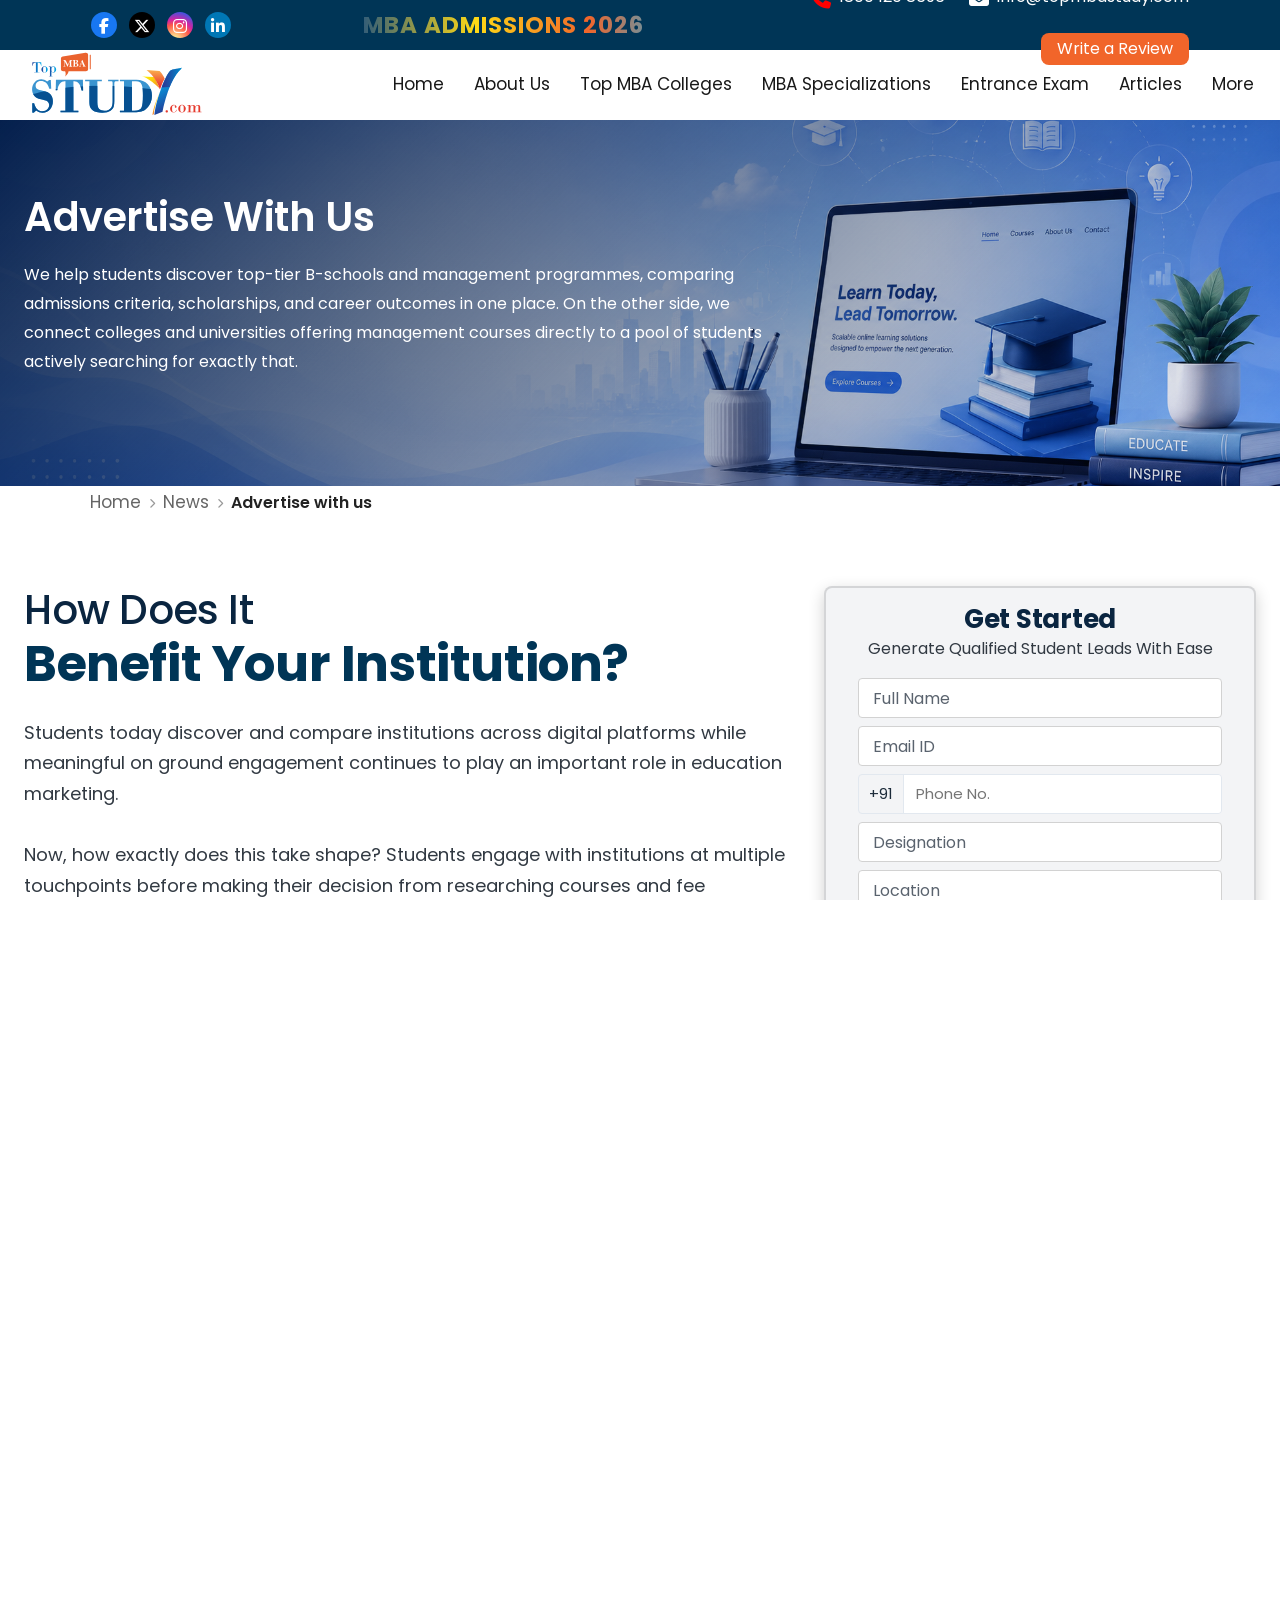
==== commit 8d9b0f98: "Update index.html" ====
--- a/index.html
+++ b/index.html
@@ -4,7 +4,7 @@
 <head>
     <meta charset="utf-8" />
     <meta name="viewport" content="width=device-width, initial-scale=1" />
-    <title>Topmbastudy-Advertise with us</title>
+    <title>Advertise with us</title>
     <link rel="preload" as="image" href="poster.jpg">
     <!-- Bootstrap 5 CSS -->
     <link href="https://cdn.jsdelivr.net/npm/bootstrap@5.3.3/dist/css/bootstrap.min.css" rel="stylesheet">
@@ -864,8 +864,8 @@
 
         .aw2-hero h1 {
             color: #fff;
-            font-size: clamp(38px, 4.6vw, 48px);
-            font-weight: 500;
+            font-size: clamp(38px, 4.6vw, 40px);
+            font-weight: 600;
             line-height: 1.08;
             margin-bottom: 22px;
             animation: aw2-rise .7s .08s ease both;
@@ -1522,7 +1522,7 @@
             <div class="aw2-container">
                 <div class="aw2-lead-grid">
                     <div>
-                        <h2 class="aw2-h2 mb-4" style="font-size: 50px;">How Does It<br> Benefit Your Institution?</h2>
+                        <h2 class="aw2-h2 mb-4" style="font-size: 40px; font-weight: 500; ">How Does It<br> <span style="font-weight: 700; color:#003556;font-size: 50px;">Benefit Your Institution?</span></h2>
                         <p class="aw2-lead" style="font-size: 18px !important;">Students today discover and compare institutions across digital platforms
                             while meaningful on ground engagement continues to play an important role in education
                             marketing.<br><br> Now, how exactly does this take shape? Students engage with institutions at
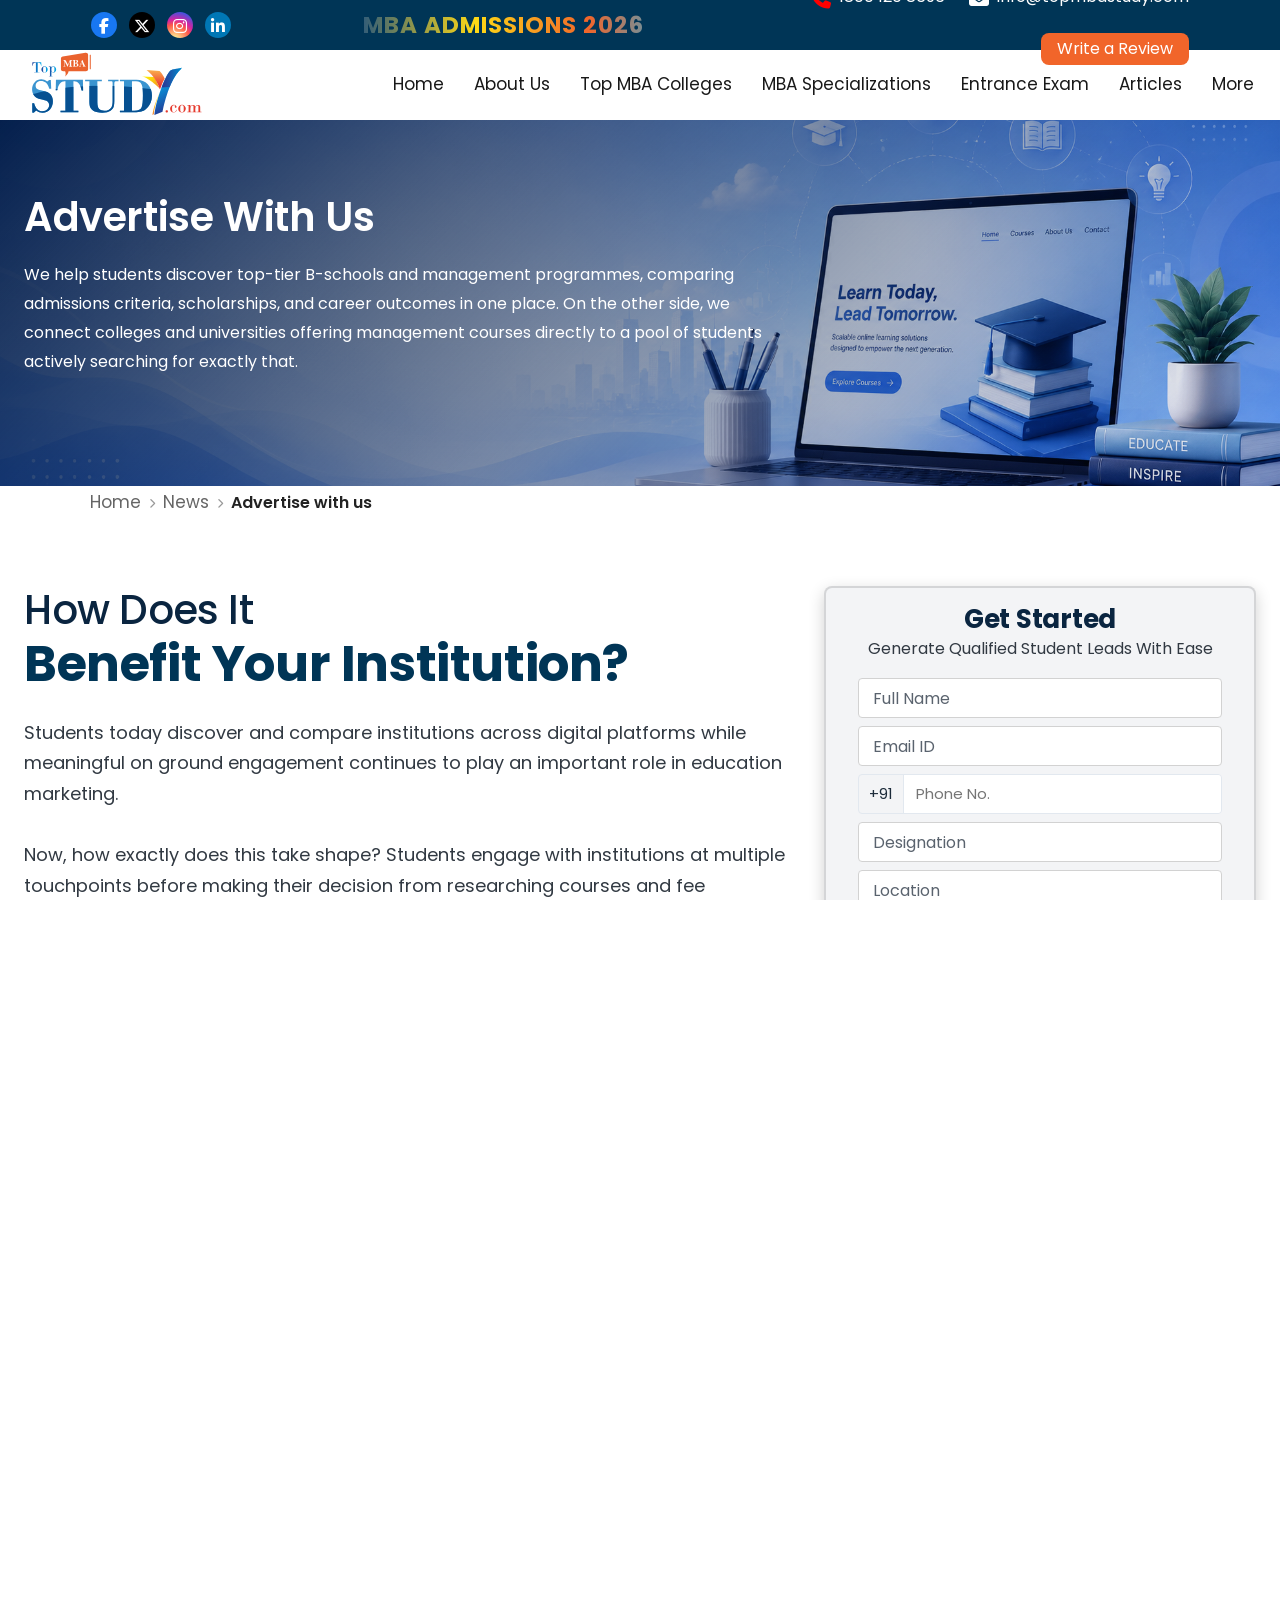
==== commit 294344d4: "Update index.html" ====
--- a/index.html
+++ b/index.html
@@ -817,7 +817,6 @@
             font-size: 14.5px;
             text-decoration: none;
             color: var(--n-navy) !important;
-            border-bottom: 1.5px solid var(--n-line);
             padding-bottom: 3px;
             transition: border-color .2s ease, color .2s ease, gap .2s ease;
         }
@@ -1230,12 +1229,37 @@
             line-height: 1.65;
         }
 
+        .aw2-mini-card {
+            display: block;
+            text-decoration: none;
+            color: inherit;
+            cursor: pointer;
+        }
+
+        .aw2-mini-card:hover {
+            text-decoration: none;
+            color: inherit;
+        }
+
+        .aw2-field-card,
+.aw2-field-card:hover,
+.aw2-field-card:focus,
+.aw2-field-card:active {
+    text-decoration: none !important;
+    color: inherit;
+}
+
+.aw2-field-card h3,
+.aw2-field-card p {
+    text-decoration: none !important;
+}
+
         /* ================= DETAILED SERVICES (stacked list) ================= */
         .aw2-service-row {
             display: grid;
-            grid-template-columns: 300px 1fr;
-            gap: 48px;
-            padding: 40px 0;
+          
+            gap: 20px;
+            padding: 20px 0;
             border-top: 1px solid var(--n-line);
         }
 
@@ -1259,8 +1283,7 @@
         }
 
         .aw2-service-body p {
-            max-width: 1080px;
-            margin-bottom: 18px;
+            margin-bottom: 8px;
         }
 
         /* ================= FIELD MARKETING GRID ================= */
@@ -1522,14 +1545,20 @@
             <div class="aw2-container">
                 <div class="aw2-lead-grid">
                     <div>
-                        <h2 class="aw2-h2 mb-4" style="font-size: 40px; font-weight: 500; ">How Does It<br> <span style="font-weight: 700; color:#003556;font-size: 50px;">Benefit Your Institution?</span></h2>
-                        <p class="aw2-lead" style="font-size: 18px !important;">Students today discover and compare institutions across digital platforms
+                        <h2 class="aw2-h2 mb-4" style="font-size: 40px; font-weight: 500; ">How Does It<br> <span
+                                style="font-weight: 700; color:#003556;font-size: 50px;">Benefit Your
+                                Institution?</span></h2>
+                        <p class="aw2-lead" style="font-size: 18px !important;">Students today discover and compare
+                            institutions across digital platforms
                             while meaningful on ground engagement continues to play an important role in education
-                            marketing.<br><br> Now, how exactly does this take shape? Students engage with institutions at
+                            marketing.<br><br> Now, how exactly does this take shape? Students engage with institutions
+                            at
                             multiple touchpoints before making their decision from researching courses and fee
                             structures online to exploring campus experiences, attending education fairs and interacting
-                            with institutional representatives.<br><br> <span style="font-weight: 600; color: #003556;">TopMBAStudy can present your institution through two
-                            primary education marketing strategies:</span>
+                            with institutional representatives.<br><br> <span
+                                style="font-weight: 600; color: #003556;">TopMBAStudy can present your institution
+                                through two
+                                primary education marketing strategies:</span>
                         </p>
 
 
@@ -1607,26 +1636,37 @@
                 </div>
 
                 <div class="aw2-grid-6">
-                    <div class="aw2-mini-card">
-                        <div class="aw2-mini-icon"><i class="fa-solid fa-share-nodes"></i></div>
+                    <a href="#lead-form" class="aw2-mini-card">
+                        <div class="aw2-mini-icon">
+                            <i class="fa-solid fa-share-nodes"></i>
+                        </div>
                         <h3>SOCIAL MEDIA MARKETING</h3>
                         <p>Showcase your institution through engaging social media content.</p>
-                    </div>
-                    <div class="aw2-mini-card">
-                        <div class="aw2-mini-icon"><i class="fa-solid fa-pen-nib"></i></div>
+                    </a>
+
+                    <a href="#lead-form" class="aw2-mini-card">
+                        <div class="aw2-mini-icon">
+                            <i class="fa-solid fa-pen-nib"></i>
+                        </div>
                         <h3>CONTENT MARKETING</h3>
                         <p>Build visibility through useful, institution focused content.</p>
-                    </div>
-                    <div class="aw2-mini-card">
-                        <div class="aw2-mini-icon"><i class="fa-solid fa-bullseye"></i></div>
+                    </a>
+
+                    <a href="#lead-form" class="aw2-mini-card">
+                        <div class="aw2-mini-icon">
+                            <i class="fa-solid fa-bullseye"></i>
+                        </div>
                         <h3>PAY PER CLICK</h3>
                         <p>Reach students actively searching for colleges and courses.</p>
-                    </div>
-                    <div class="aw2-mini-card">
-                        <div class="aw2-mini-icon"><i class="fa-solid fa-paper-plane"></i></div>
+                    </a>
+
+                    <a href="#lead-form" class="aw2-mini-card">
+                        <div class="aw2-mini-icon">
+                            <i class="fa-solid fa-paper-plane"></i>
+                        </div>
                         <h3>DIRECT MARKETING</h3>
                         <p>Communicate relevant institutional information to interested students.</p>
-                    </div>
+                    </a>
                 </div>
             </div>
         </section>
@@ -1732,45 +1772,56 @@
                 </div>
 
                 <div class="aw2-field-grid">
-                    <div class="aw2-field-card" id="expos">
-                        <div class="aw2-field-icon"><i class="fa-solid fa-people-group"></i></div>
+                    <a href="#lead-form" class="aw2-field-card" id="expos">
+                        <div class="aw2-field-icon">
+                            <i class="fa-solid fa-people-group"></i>
+                        </div>
                         <h3>EXPOS AND EDUCATIONAL FAIRS</h3>
                         <p>Create direct opportunities to interact with students and build institutional connections.
                         </p>
-                    </div>
-                    <div class="aw2-field-card" id="print-media">
-                        <div class="aw2-field-icon"><i class="fa-solid fa-newspaper"></i></div>
+                    </a>
+
+                    <a href="#lead-form" class="aw2-field-card" id="print-media">
+                        <div class="aw2-field-icon">
+                            <i class="fa-solid fa-newspaper"></i>
+                        </div>
                         <h3>PRINT MEDIA ADVERTISING</h3>
-                        <p>Use newspapers, magazines, brochures, and other relevant print formats.
-                        </p>
-                    </div>
-                    <div class="aw2-field-card" id="transit">
-                        <div class="aw2-field-icon"><i class="fa-solid fa-bus"></i></div>
+                        <p>Use newspapers, magazines, brochures, and other relevant print formats.</p>
+                    </a>
+
+                    <a href="#lead-form" class="aw2-field-card" id="transit">
+                        <div class="aw2-field-icon">
+                            <i class="fa-solid fa-bus"></i>
+                        </div>
                         <h3>TRANSIT ADVERTISING</h3>
-                        <p>Build wider geographical visibility through selected public transportation touchpoints.
-                        </p>
-                    </div>
-                    <div class="aw2-field-card" id="influencer">
-                        <div class="aw2-field-icon"><i class="fa-solid fa-star"></i></div>
+                        <p>Build wider geographical visibility through selected public transportation touchpoints.</p>
+                    </a>
+
+                    <a href="#lead-form" class="aw2-field-card" id="influencer">
+                        <div class="aw2-field-icon">
+                            <i class="fa-solid fa-star"></i>
+                        </div>
                         <h3>INFLUENCER MARKETING</h3>
-                        <p>Work with relevant creators, bloggers, industry experts, and education voices.
-                        </p>
-                    </div>
-                    <div class="aw2-field-card" id="collaborations">
-                        <div class="aw2-field-icon"><i class="fa-solid fa-handshake"></i></div>
+                        <p>Work with relevant creators, bloggers, industry experts, and education voices.</p>
+                    </a>
+
+                    <a href="#lead-form" class="aw2-field-card" id="collaborations">
+                        <div class="aw2-field-icon">
+                            <i class="fa-solid fa-handshake"></i>
+                        </div>
                         <h3>COLLABORATIONS WITH LOCAL INSTITUTES</h3>
                         <p>Explore academic and promotional collaborations with educational institutions and
-                            communities.
-
-                        </p>
-                    </div>
-                    <div class="aw2-field-card" id="survey">
-                        <div class="aw2-field-icon"><i class="fa-solid fa-chart-line"></i></div>
+                            communities.</p>
+                    </a>
+
+                    <a href="#lead-form" class="aw2-field-card" id="survey">
+                        <div class="aw2-field-icon">
+                            <i class="fa-solid fa-chart-line"></i>
+                        </div>
                         <h3>TARGETED SURVEY ANALYSIS</h3>
                         <p>Gather audience insights and feedback to understand student preferences and improve
-                            campaigns.
-                        </p>
-                    </div>
+                            campaigns.</p>
+                    </a>
                 </div>
             </div>
         </section>
@@ -1895,7 +1946,7 @@
                     opportunities across India. This creates an education focused environment in which institutions can
                     present their programmes to prospective students.
                 </p>
-                <a href="#lead-form" class="aw2-btn aw2-btn-primary">Partner with TopMBAStudy</a>
+                <a href="#lead-form" class="aw2-btn aw2-btn-primary">PARTNER WITH TopMBAStudy</a>
             </div>
         </section>
 
